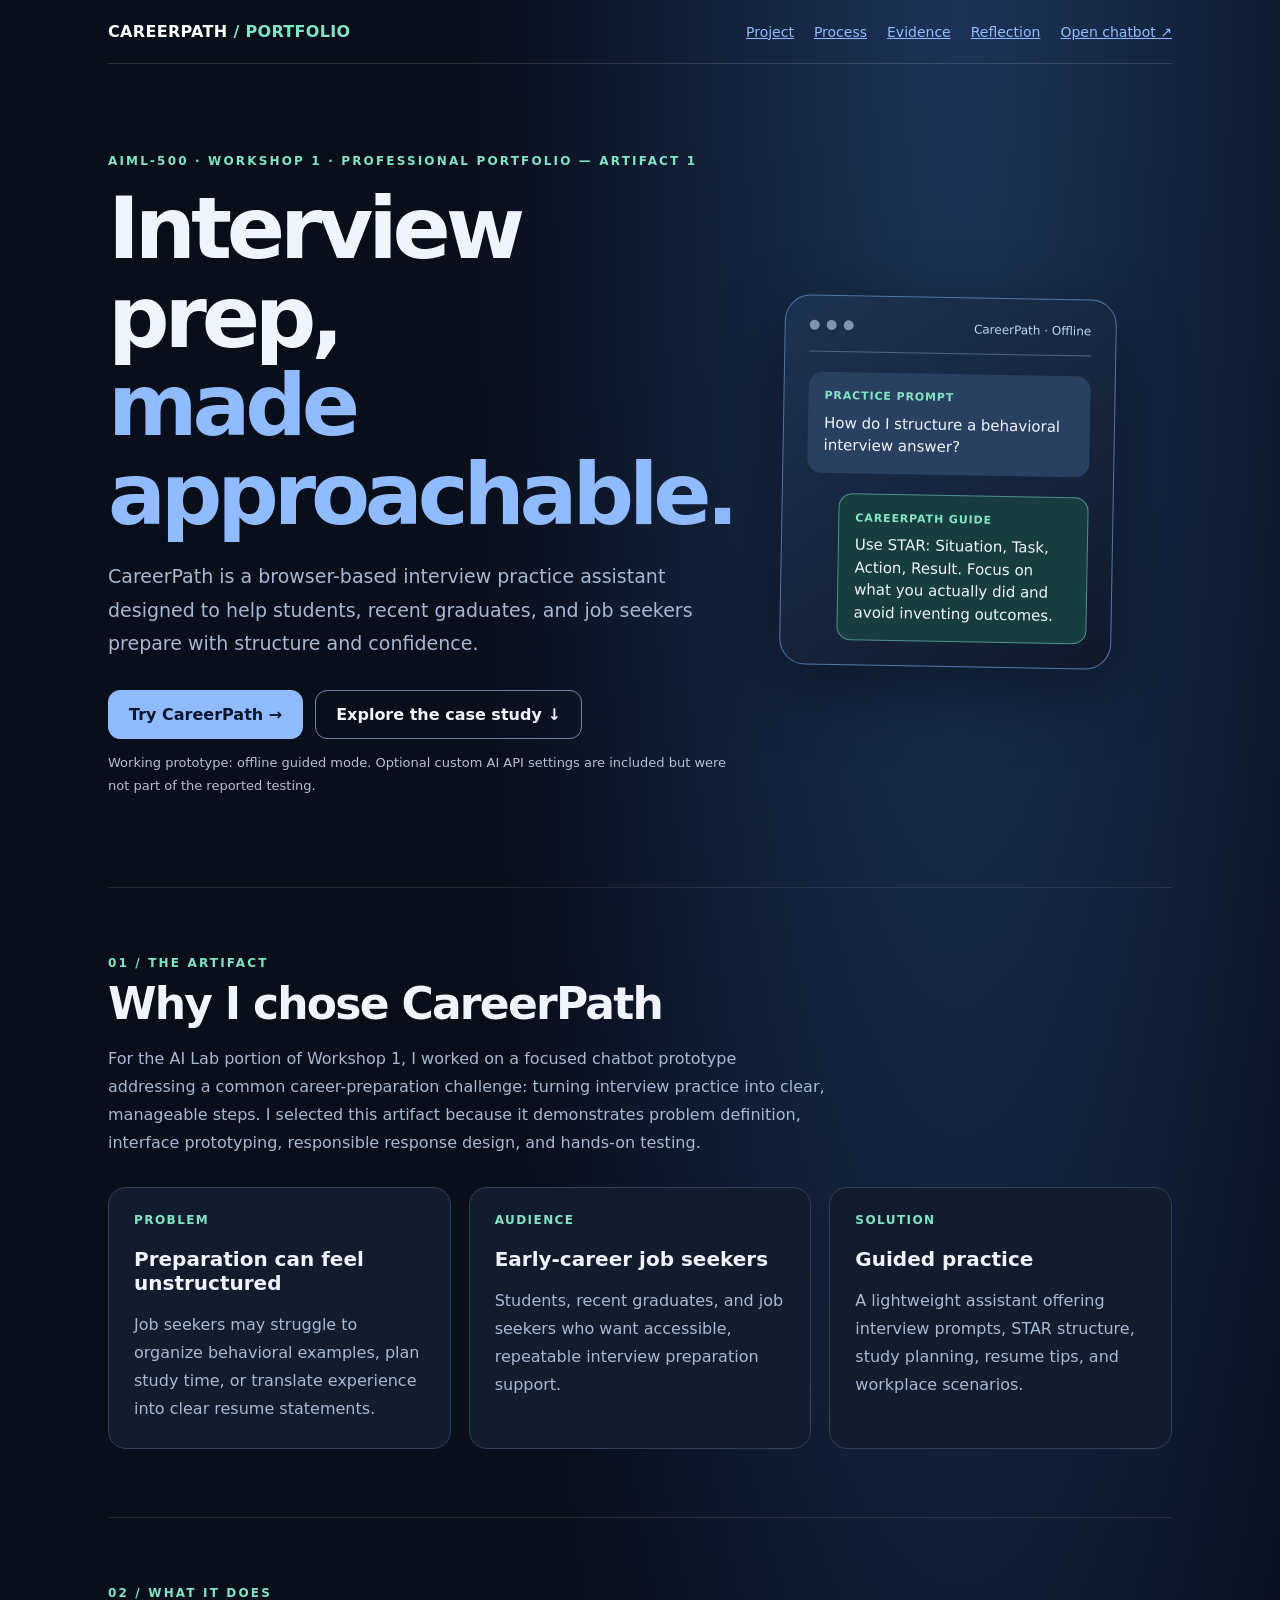
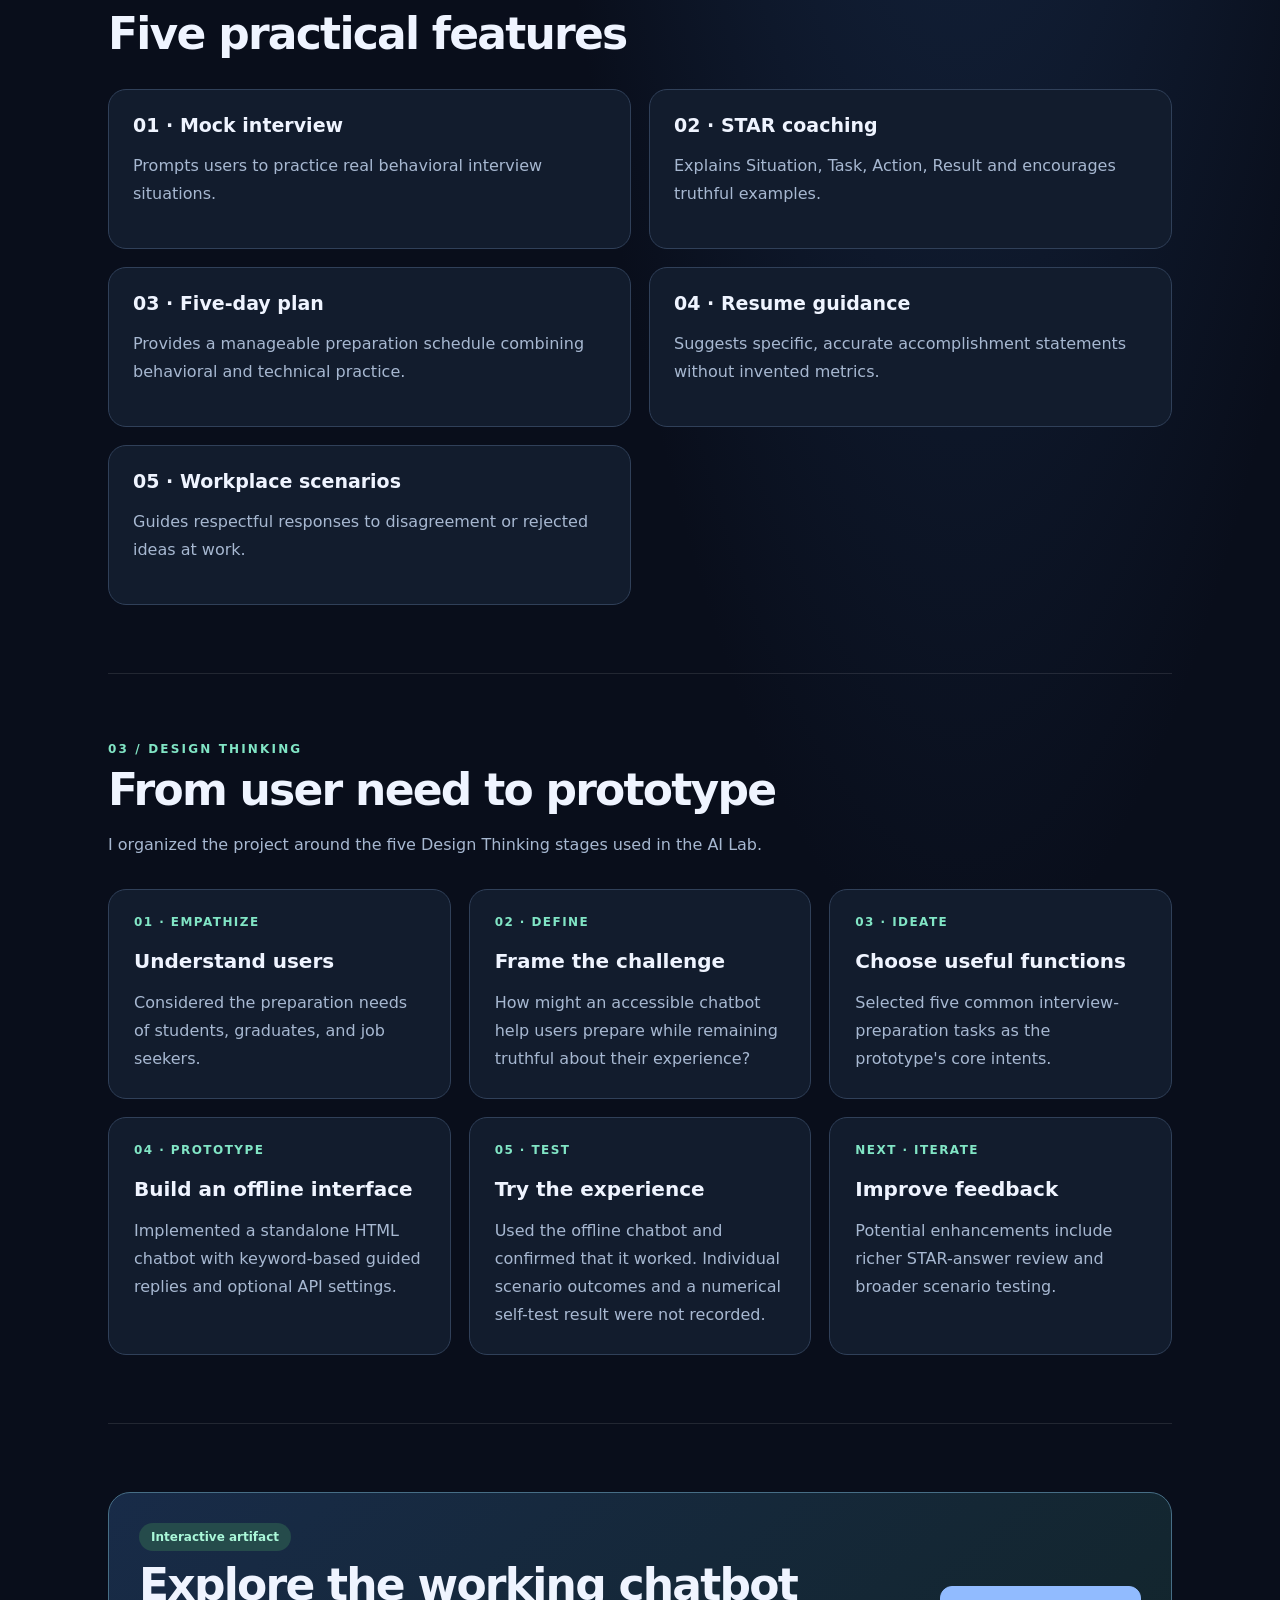
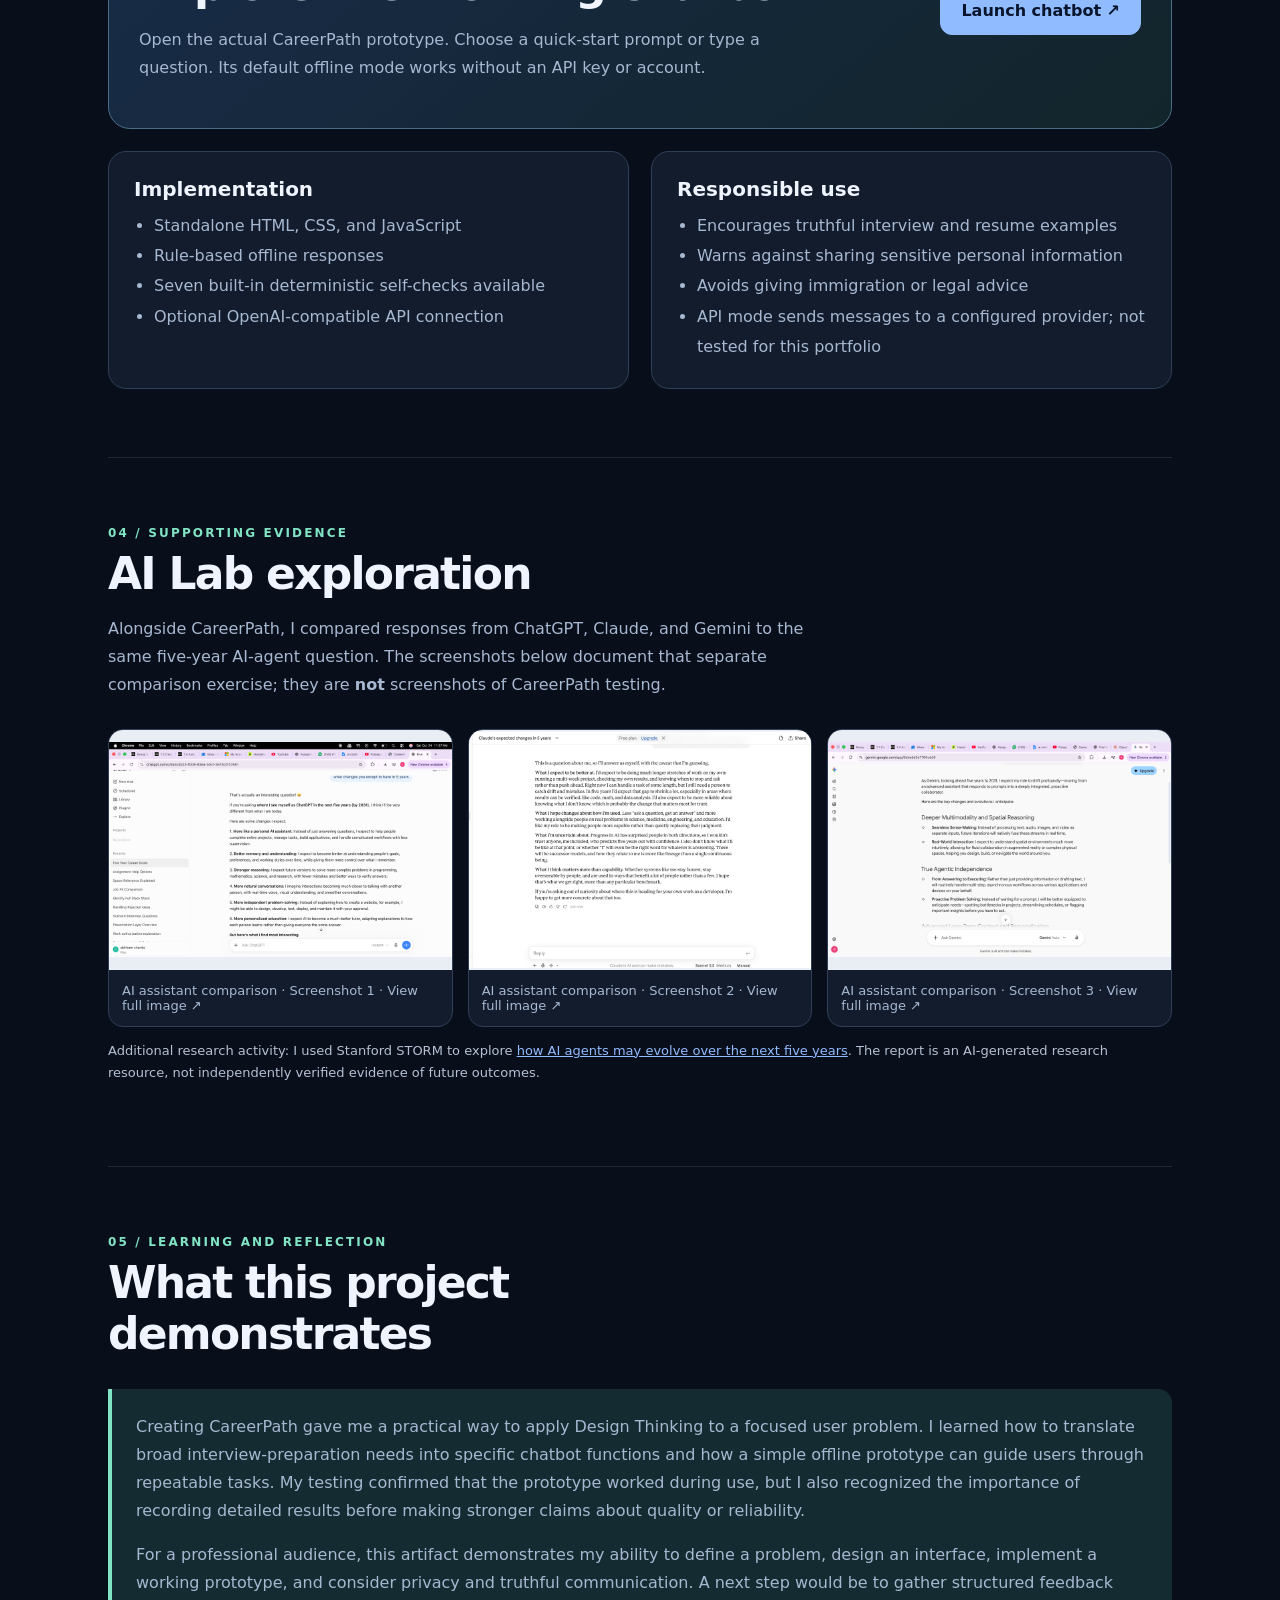
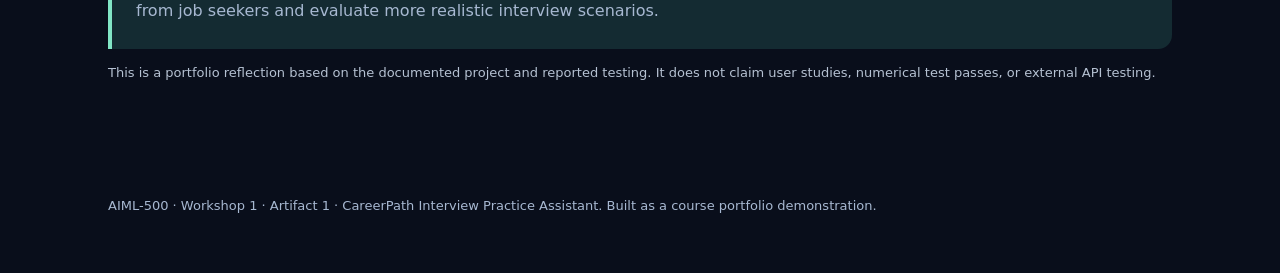
==== index.html @ ef3dc18a "Add files via upload" ====
<!doctype html>
<html lang="en"><head><meta charset="utf-8"><meta name="viewport" content="width=device-width,initial-scale=1"><meta name="description" content="CareerPath: an AIML-500 AI Lab portfolio artifact demonstrating an offline interview preparation assistant, design thinking, and responsible AI practices."><title>CareerPath | Professional Portfolio — Artifact 1</title><style>
:root{--bg:#090e1b;--panel:#121c2d;--ink:#eff4ff;--muted:#a7b8d1;--line:#304059;--accent:#91bbff;--mint:#81e5c5;--orange:#ffcc8d;font-family:Inter,ui-sans-serif,system-ui,-apple-system,Segoe UI,sans-serif;color-scheme:dark}*{box-sizing:border-box}html{scroll-behavior:smooth}body{margin:0;background:radial-gradient(ellipse at 75% 0,#1c3458 0,transparent 36%),var(--bg);color:var(--ink)}a{color:var(--accent)}a:focus-visible,button:focus-visible{outline:3px solid var(--orange);outline-offset:4px}.wrap{max-width:1120px;margin:auto;padding:0 28px}nav{display:flex;align-items:center;justify-content:space-between;gap:18px;padding:22px 0;border-bottom:1px solid #ffffff22}nav .logo{font-weight:800;letter-spacing:.02em;color:white;text-decoration:none}nav .links{display:flex;gap:20px;flex-wrap:wrap;font-size:14px}.eyebrow{font-size:12px;letter-spacing:.18em;text-transform:uppercase;color:var(--mint);font-weight:800}.hero{padding:90px 0 76px;display:grid;grid-template-columns:1.15fr .85fr;gap:48px;align-items:center}h1{font-size:clamp(48px,7vw,86px);letter-spacing:-.06em;line-height:1.03;margin:16px 0 22px}h1 span{color:var(--accent)}h2{font-size:clamp(30px,4vw,44px);letter-spacing:-.04em;margin:8px 0 16px}h3{margin:0 0 10px;font-size:20px}p{line-height:1.75;color:var(--muted)}.lead{font-size:19px;max-width:620px}.buttons{display:flex;flex-wrap:wrap;gap:12px;margin-top:30px}.btn{display:inline-flex;align-items:center;justify-content:center;text-decoration:none;padding:14px 20px;border-radius:12px;font-weight:750;background:var(--accent);color:#09152c;border:1px solid var(--accent)}.btn.secondary{background:transparent;color:var(--ink);border-color:#7385a6}.illustration{min-height:340px;border:1px solid #5276a3;border-radius:26px;background:linear-gradient(145deg,#1d3252,#11192a);padding:24px;box-shadow:0 22px 70px #0006;transform:rotate(1deg)}.mocktop{display:flex;gap:7px;border-bottom:1px solid #506582;padding-bottom:17px}.dot{width:10px;height:10px;border-radius:50%;background:#8193ae}.mockmsg{padding:16px;border-radius:14px;margin-top:20px;line-height:1.5;font-size:15px;background:#2a4061}.mockmsg.reply{background:#183d3e;border:1px solid #4e908b;margin-left:32px}.tag{font-size:11px;letter-spacing:.08em;text-transform:uppercase;color:var(--mint);font-weight:800;margin-bottom:7px}section{padding:68px 0;border-top:1px solid #ffffff1a}.section-head{max-width:720px;margin-bottom:30px}.grid{display:grid;grid-template-columns:repeat(3,1fr);gap:18px}.card{background:var(--panel);border:1px solid var(--line);border-radius:18px;padding:25px}.card p{margin-bottom:0}.number{font-size:12px;font-weight:800;color:var(--mint);letter-spacing:.12em;margin-bottom:20px}.featuregrid{display:grid;grid-template-columns:repeat(2,1fr);gap:18px}.feature{border:1px solid var(--line);border-radius:18px;padding:24px;background:#121c2d}.feature strong{font-size:19px}.pill{display:inline-block;background:#254b4b;color:#aaf8d9;padding:7px 12px;border-radius:999px;font-size:12px;font-weight:700}.demo{background:linear-gradient(140deg,#182b48,#12252b);border:1px solid #476e86;border-radius:22px;padding:30px;display:flex;gap:20px;align-items:center;justify-content:space-between}.demo p{max-width:660px}.details{display:grid;grid-template-columns:1fr 1fr;gap:22px}.facts{margin:0;padding-left:20px;line-height:1.9;color:var(--muted)}.evidence{display:grid;grid-template-columns:repeat(3,1fr);gap:15px}.evidence figure{margin:0;border:1px solid var(--line);border-radius:15px;overflow:hidden;background:var(--panel)}.evidence img{width:100%;height:240px;object-fit:contain;background:#e9edf4;display:block}.evidence figcaption{font-size:13px;color:var(--muted);padding:13px}.quote{border-left:4px solid var(--mint);padding:8px 24px;background:#142b32;border-radius:0 14px 14px 0}.note{font-size:13px;color:#b5c1d2}.foot{padding:32px 0 60px;color:var(--muted);font-size:13px} @media(max-width:800px){.hero{grid-template-columns:1fr;padding:56px 0}.grid,.evidence{grid-template-columns:1fr 1fr}.details{grid-template-columns:1fr}.illustration{min-height:250px}}@media(max-width:550px){.wrap{padding:0 18px}.grid,.featuregrid,.evidence{grid-template-columns:1fr}nav{align-items:flex-start;flex-direction:column}.demo{flex-direction:column;align-items:flex-start}section{padding:48px 0}.evidence img{height:300px}}
</style></head><body><div class="wrap"><nav><a class="logo" href="#top">CAREERPATH <span style="color:var(--mint)">/ PORTFOLIO</span></a><div class="links"><a href="#project">Project</a><a href="#process">Process</a><a href="#evidence">Evidence</a><a href="#reflection">Reflection</a><a href="careerpath.html">Open chatbot ↗</a></div></nav><main id="top"><div class="hero"><div><div class="eyebrow">AIML-500 · Workshop 1 · Professional Portfolio — Artifact 1</div><h1>Interview prep,<br><span>made approachable.</span></h1><p class="lead">CareerPath is a browser-based interview practice assistant designed to help students, recent graduates, and job seekers prepare with structure and confidence.</p><div class="buttons"><a class="btn" href="careerpath.html">Try CareerPath →</a><a class="btn secondary" href="#project">Explore the case study ↓</a></div><p class="note">Working prototype: offline guided mode. Optional custom AI API settings are included but were not part of the reported testing.</p></div><div class="illustration" role="img" aria-label="Illustrative chat exchange demonstrating CareerPath's STAR coaching"><div class="mocktop"><span class="dot"></span><span class="dot"></span><span class="dot"></span><span style="margin-left:auto;color:#bcd3f6;font-size:12px">CareerPath · Offline</span></div><div class="mockmsg"><div class="tag">Practice prompt</div>How do I structure a behavioral interview answer?</div><div class="mockmsg reply"><div class="tag">CareerPath guide</div>Use STAR: Situation, Task, Action, Result. Focus on what you actually did and avoid inventing outcomes.</div></div></div>
<section id="project"><div class="section-head"><div class="eyebrow">01 / The artifact</div><h2>Why I chose CareerPath</h2><p>For the AI Lab portion of Workshop 1, I worked on a focused chatbot prototype addressing a common career-preparation challenge: turning interview practice into clear, manageable steps. I selected this artifact because it demonstrates problem definition, interface prototyping, responsible response design, and hands-on testing.</p></div><div class="grid"><div class="card"><div class="number">PROBLEM</div><h3>Preparation can feel unstructured</h3><p>Job seekers may struggle to organize behavioral examples, plan study time, or translate experience into clear resume statements.</p></div><div class="card"><div class="number">AUDIENCE</div><h3>Early-career job seekers</h3><p>Students, recent graduates, and job seekers who want accessible, repeatable interview preparation support.</p></div><div class="card"><div class="number">SOLUTION</div><h3>Guided practice</h3><p>A lightweight assistant offering interview prompts, STAR structure, study planning, resume tips, and workplace scenarios.</p></div></div></section>
<section><div class="section-head"><div class="eyebrow">02 / What it does</div><h2>Five practical features</h2></div><div class="featuregrid"><div class="feature"><strong>01 · Mock interview</strong><p>Prompts users to practice real behavioral interview situations.</p></div><div class="feature"><strong>02 · STAR coaching</strong><p>Explains Situation, Task, Action, Result and encourages truthful examples.</p></div><div class="feature"><strong>03 · Five-day plan</strong><p>Provides a manageable preparation schedule combining behavioral and technical practice.</p></div><div class="feature"><strong>04 · Resume guidance</strong><p>Suggests specific, accurate accomplishment statements without invented metrics.</p></div><div class="feature"><strong>05 · Workplace scenarios</strong><p>Guides respectful responses to disagreement or rejected ideas at work.</p></div></div></section>
<section id="process"><div class="section-head"><div class="eyebrow">03 / Design Thinking</div><h2>From user need to prototype</h2><p>I organized the project around the five Design Thinking stages used in the AI Lab.</p></div><div class="grid"><div class="card"><div class="number">01 · EMPATHIZE</div><h3>Understand users</h3><p>Considered the preparation needs of students, graduates, and job seekers.</p></div><div class="card"><div class="number">02 · DEFINE</div><h3>Frame the challenge</h3><p>How might an accessible chatbot help users prepare while remaining truthful about their experience?</p></div><div class="card"><div class="number">03 · IDEATE</div><h3>Choose useful functions</h3><p>Selected five common interview-preparation tasks as the prototype's core intents.</p></div><div class="card"><div class="number">04 · PROTOTYPE</div><h3>Build an offline interface</h3><p>Implemented a standalone HTML chatbot with keyword-based guided replies and optional API settings.</p></div><div class="card"><div class="number">05 · TEST</div><h3>Try the experience</h3><p>Used the offline chatbot and confirmed that it worked. Individual scenario outcomes and a numerical self-test result were not recorded.</p></div><div class="card"><div class="number">NEXT · ITERATE</div><h3>Improve feedback</h3><p>Potential enhancements include richer STAR-answer review and broader scenario testing.</p></div></div></section>
<section id="demo"><div class="demo"><div><span class="pill">Interactive artifact</span><h2>Explore the working chatbot</h2><p>Open the actual CareerPath prototype. Choose a quick-start prompt or type a question. Its default offline mode works without an API key or account.</p></div><a class="btn" href="careerpath.html">Launch chatbot ↗</a></div><div class="details" style="margin-top:22px"><div class="card"><h3>Implementation</h3><ul class="facts"><li>Standalone HTML, CSS, and JavaScript</li><li>Rule-based offline responses</li><li>Seven built-in deterministic self-checks available</li><li>Optional OpenAI-compatible API connection</li></ul></div><div class="card"><h3>Responsible use</h3><ul class="facts"><li>Encourages truthful interview and resume examples</li><li>Warns against sharing sensitive personal information</li><li>Avoids giving immigration or legal advice</li><li>API mode sends messages to a configured provider; not tested for this portfolio</li></ul></div></div></section>
<section id="evidence"><div class="section-head"><div class="eyebrow">04 / Supporting evidence</div><h2>AI Lab exploration</h2><p>Alongside CareerPath, I compared responses from ChatGPT, Claude, and Gemini to the same five-year AI-agent question. The screenshots below document that separate comparison exercise; they are <strong>not</strong> screenshots of CareerPath testing.</p></div><div class="evidence"><figure><a href="assets/ai-comparison-1.png" target="_blank" rel="noopener"><img src="assets/ai-comparison-1.png" alt="Screenshot from the Workshop 1 AI assistant comparison, evidence image 1" loading="lazy"></a><figcaption>AI assistant comparison · Screenshot 1 · View full image ↗</figcaption></figure><figure><a href="assets/ai-comparison-2.png" target="_blank" rel="noopener"><img src="assets/ai-comparison-2.png" alt="Screenshot from the Workshop 1 AI assistant comparison, evidence image 2" loading="lazy"></a><figcaption>AI assistant comparison · Screenshot 2 · View full image ↗</figcaption></figure><figure><a href="assets/ai-comparison-3.png" target="_blank" rel="noopener"><img src="assets/ai-comparison-3.png" alt="Screenshot from the Workshop 1 AI assistant comparison, evidence image 3" loading="lazy"></a><figcaption>AI assistant comparison · Screenshot 3 · View full image ↗</figcaption></figure></div><p class="note">Additional research activity: I used Stanford STORM to explore <a href="https://storm.genie.stanford.edu/article/1654771" target="_blank" rel="noopener">how AI agents may evolve over the next five years</a>. The report is an AI-generated research resource, not independently verified evidence of future outcomes.</p></section>
<section id="reflection"><div class="section-head"><div class="eyebrow">05 / Learning and reflection</div><h2>What this project demonstrates</h2></div><div class="quote"><p>Creating CareerPath gave me a practical way to apply Design Thinking to a focused user problem. I learned how to translate broad interview-preparation needs into specific chatbot functions and how a simple offline prototype can guide users through repeatable tasks. My testing confirmed that the prototype worked during use, but I also recognized the importance of recording detailed results before making stronger claims about quality or reliability.</p><p>For a professional audience, this artifact demonstrates my ability to define a problem, design an interface, implement a working prototype, and consider privacy and truthful communication. A next step would be to gather structured feedback from job seekers and evaluate more realistic interview scenarios.</p></div><p class="note">This is a portfolio reflection based on the documented project and reported testing. It does not claim user studies, numerical test passes, or external API testing.</p></section></main><footer class="foot">AIML-500 · Workshop 1 · Artifact 1 · CareerPath Interview Practice Assistant. Built as a course portfolio demonstration.</footer></div></body></html>
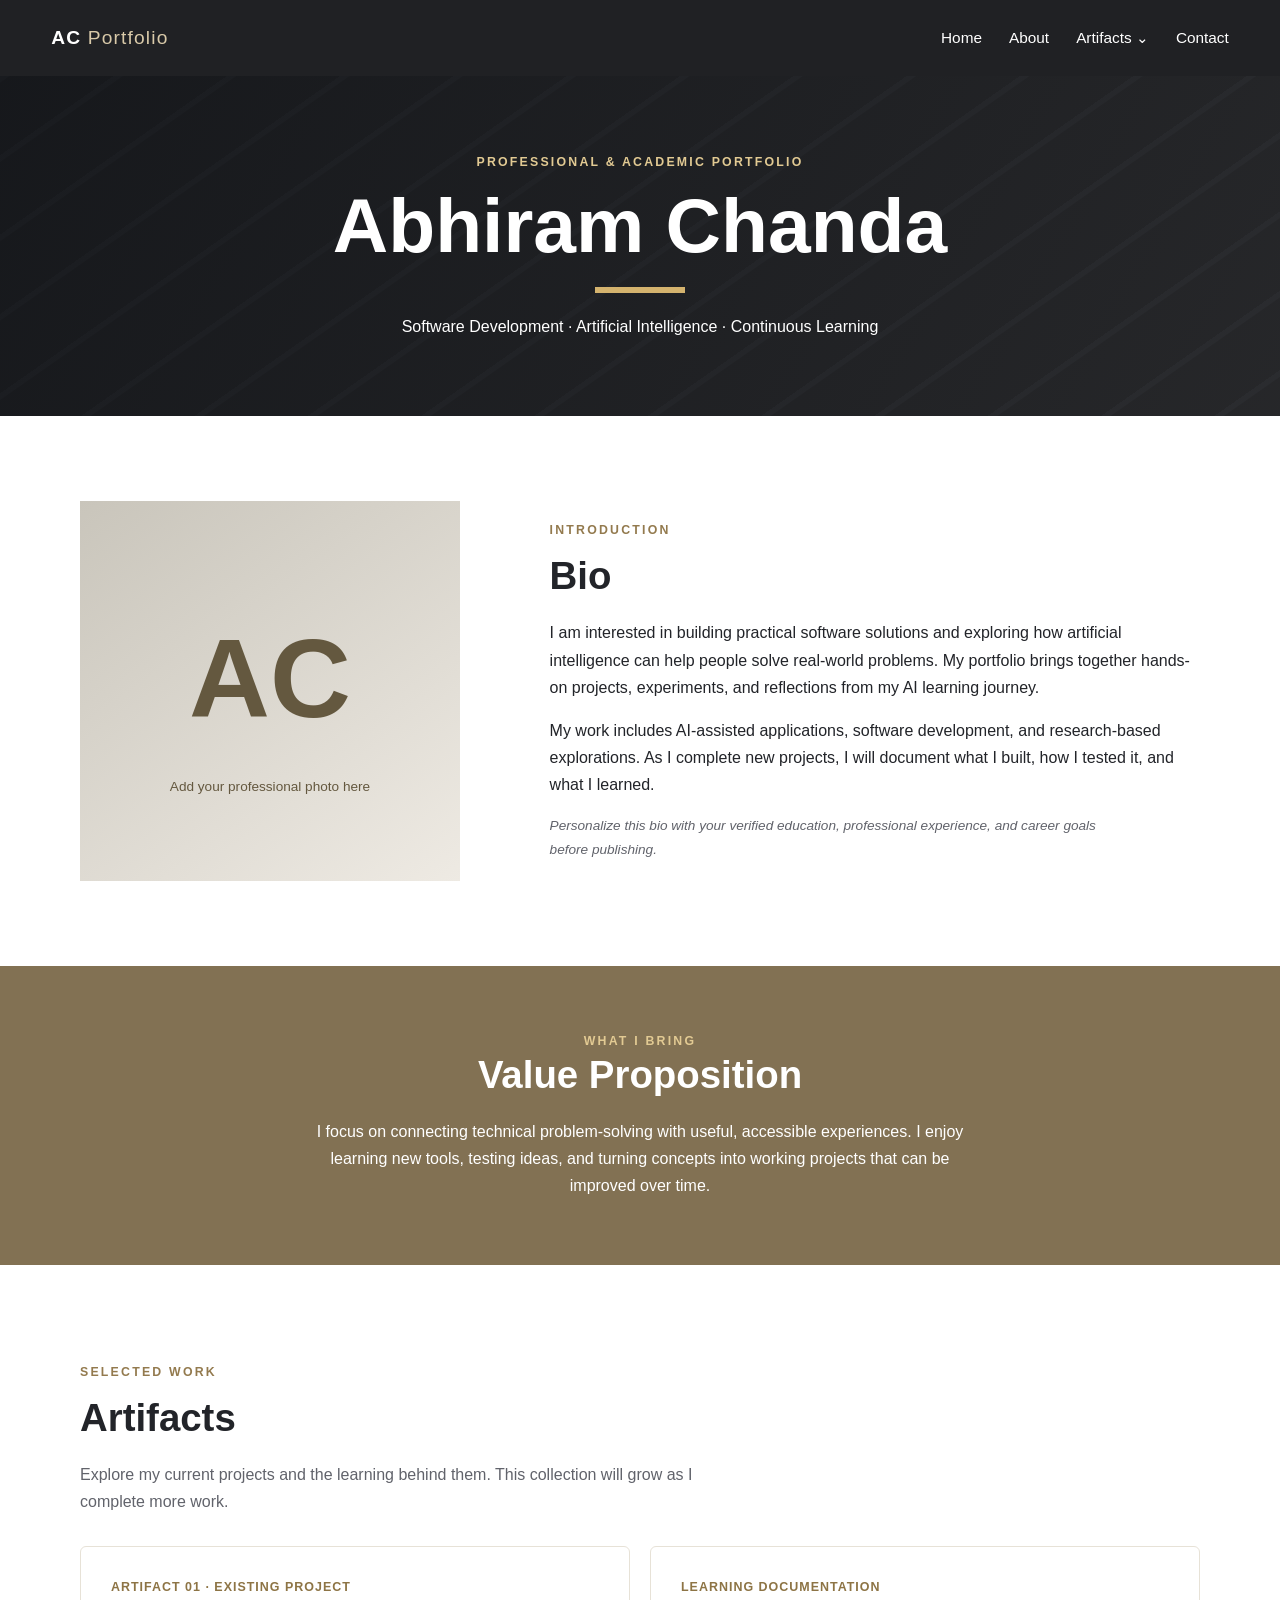
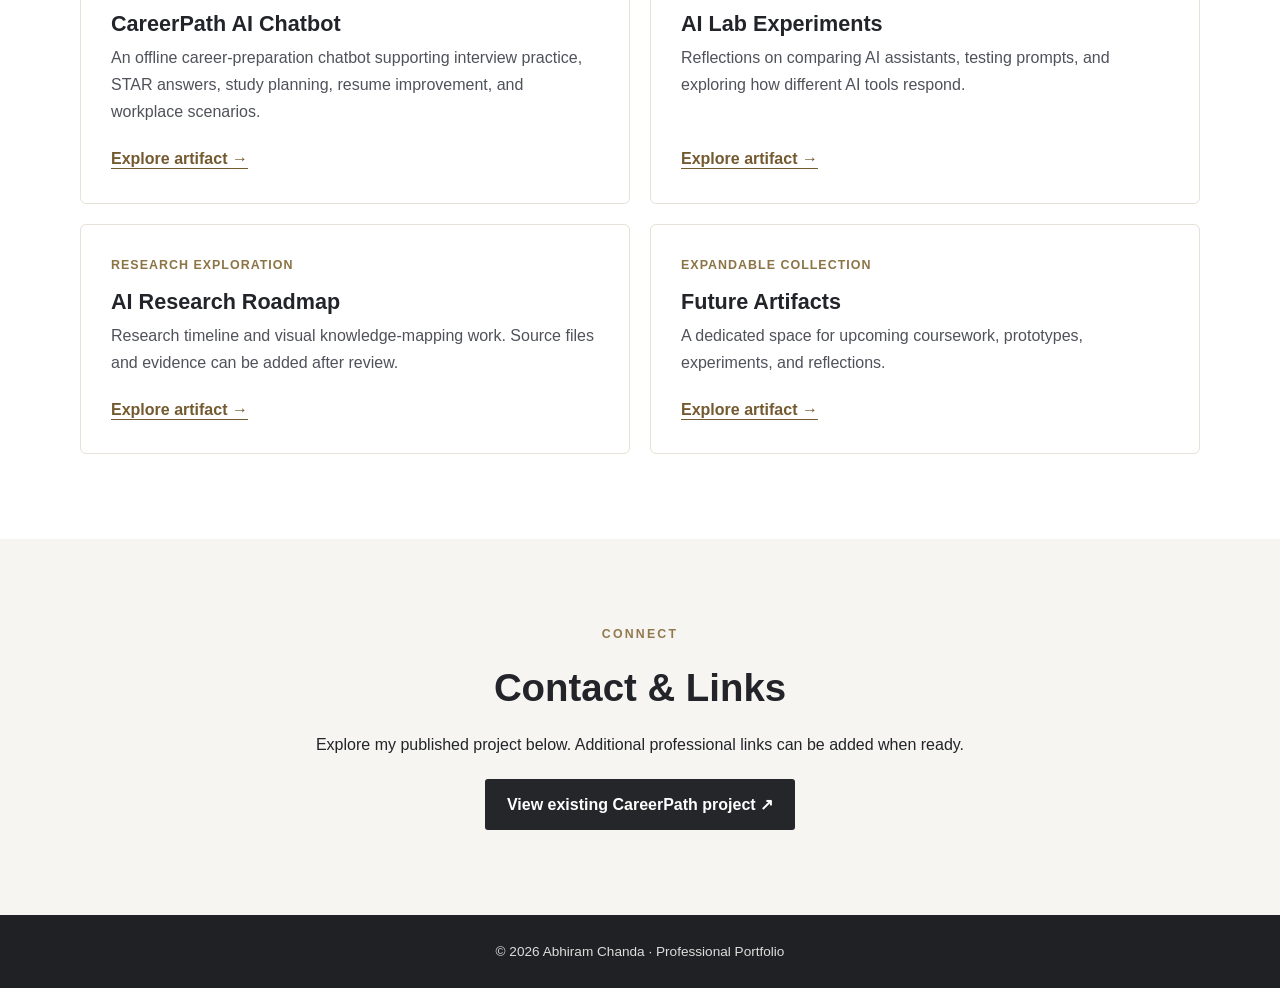
==== commit b71a94bc: "Add files via upload" ====
--- a/index.html
+++ b/index.html
@@ -1,10 +1,8 @@
-<!doctype html>
-<html lang="en"><head><meta charset="utf-8"><meta name="viewport" content="width=device-width,initial-scale=1"><meta name="description" content="CareerPath: an AIML-500 AI Lab portfolio artifact demonstrating an offline interview preparation assistant, design thinking, and responsible AI practices."><title>CareerPath | Professional Portfolio — Artifact 1</title><style>
-:root{--bg:#090e1b;--panel:#121c2d;--ink:#eff4ff;--muted:#a7b8d1;--line:#304059;--accent:#91bbff;--mint:#81e5c5;--orange:#ffcc8d;font-family:Inter,ui-sans-serif,system-ui,-apple-system,Segoe UI,sans-serif;color-scheme:dark}*{box-sizing:border-box}html{scroll-behavior:smooth}body{margin:0;background:radial-gradient(ellipse at 75% 0,#1c3458 0,transparent 36%),var(--bg);color:var(--ink)}a{color:var(--accent)}a:focus-visible,button:focus-visible{outline:3px solid var(--orange);outline-offset:4px}.wrap{max-width:1120px;margin:auto;padding:0 28px}nav{display:flex;align-items:center;justify-content:space-between;gap:18px;padding:22px 0;border-bottom:1px solid #ffffff22}nav .logo{font-weight:800;letter-spacing:.02em;color:white;text-decoration:none}nav .links{display:flex;gap:20px;flex-wrap:wrap;font-size:14px}.eyebrow{font-size:12px;letter-spacing:.18em;text-transform:uppercase;color:var(--mint);font-weight:800}.hero{padding:90px 0 76px;display:grid;grid-template-columns:1.15fr .85fr;gap:48px;align-items:center}h1{font-size:clamp(48px,7vw,86px);letter-spacing:-.06em;line-height:1.03;margin:16px 0 22px}h1 span{color:var(--accent)}h2{font-size:clamp(30px,4vw,44px);letter-spacing:-.04em;margin:8px 0 16px}h3{margin:0 0 10px;font-size:20px}p{line-height:1.75;color:var(--muted)}.lead{font-size:19px;max-width:620px}.buttons{display:flex;flex-wrap:wrap;gap:12px;margin-top:30px}.btn{display:inline-flex;align-items:center;justify-content:center;text-decoration:none;padding:14px 20px;border-radius:12px;font-weight:750;background:var(--accent);color:#09152c;border:1px solid var(--accent)}.btn.secondary{background:transparent;color:var(--ink);border-color:#7385a6}.illustration{min-height:340px;border:1px solid #5276a3;border-radius:26px;background:linear-gradient(145deg,#1d3252,#11192a);padding:24px;box-shadow:0 22px 70px #0006;transform:rotate(1deg)}.mocktop{display:flex;gap:7px;border-bottom:1px solid #506582;padding-bottom:17px}.dot{width:10px;height:10px;border-radius:50%;background:#8193ae}.mockmsg{padding:16px;border-radius:14px;margin-top:20px;line-height:1.5;font-size:15px;background:#2a4061}.mockmsg.reply{background:#183d3e;border:1px solid #4e908b;margin-left:32px}.tag{font-size:11px;letter-spacing:.08em;text-transform:uppercase;color:var(--mint);font-weight:800;margin-bottom:7px}section{padding:68px 0;border-top:1px solid #ffffff1a}.section-head{max-width:720px;margin-bottom:30px}.grid{display:grid;grid-template-columns:repeat(3,1fr);gap:18px}.card{background:var(--panel);border:1px solid var(--line);border-radius:18px;padding:25px}.card p{margin-bottom:0}.number{font-size:12px;font-weight:800;color:var(--mint);letter-spacing:.12em;margin-bottom:20px}.featuregrid{display:grid;grid-template-columns:repeat(2,1fr);gap:18px}.feature{border:1px solid var(--line);border-radius:18px;padding:24px;background:#121c2d}.feature strong{font-size:19px}.pill{display:inline-block;background:#254b4b;color:#aaf8d9;padding:7px 12px;border-radius:999px;font-size:12px;font-weight:700}.demo{background:linear-gradient(140deg,#182b48,#12252b);border:1px solid #476e86;border-radius:22px;padding:30px;display:flex;gap:20px;align-items:center;justify-content:space-between}.demo p{max-width:660px}.details{display:grid;grid-template-columns:1fr 1fr;gap:22px}.facts{margin:0;padding-left:20px;line-height:1.9;color:var(--muted)}.evidence{display:grid;grid-template-columns:repeat(3,1fr);gap:15px}.evidence figure{margin:0;border:1px solid var(--line);border-radius:15px;overflow:hidden;background:var(--panel)}.evidence img{width:100%;height:240px;object-fit:contain;background:#e9edf4;display:block}.evidence figcaption{font-size:13px;color:var(--muted);padding:13px}.quote{border-left:4px solid var(--mint);padding:8px 24px;background:#142b32;border-radius:0 14px 14px 0}.note{font-size:13px;color:#b5c1d2}.foot{padding:32px 0 60px;color:var(--muted);font-size:13px} @media(max-width:800px){.hero{grid-template-columns:1fr;padding:56px 0}.grid,.evidence{grid-template-columns:1fr 1fr}.details{grid-template-columns:1fr}.illustration{min-height:250px}}@media(max-width:550px){.wrap{padding:0 18px}.grid,.featuregrid,.evidence{grid-template-columns:1fr}nav{align-items:flex-start;flex-direction:column}.demo{flex-direction:column;align-items:flex-start}section{padding:48px 0}.evidence img{height:300px}}
-</style></head><body><div class="wrap"><nav><a class="logo" href="#top">CAREERPATH <span style="color:var(--mint)">/ PORTFOLIO</span></a><div class="links"><a href="#project">Project</a><a href="#process">Process</a><a href="#evidence">Evidence</a><a href="#reflection">Reflection</a><a href="careerpath.html">Open chatbot ↗</a></div></nav><main id="top"><div class="hero"><div><div class="eyebrow">AIML-500 · Workshop 1 · Professional Portfolio — Artifact 1</div><h1>Interview prep,<br><span>made approachable.</span></h1><p class="lead">CareerPath is a browser-based interview practice assistant designed to help students, recent graduates, and job seekers prepare with structure and confidence.</p><div class="buttons"><a class="btn" href="careerpath.html">Try CareerPath →</a><a class="btn secondary" href="#project">Explore the case study ↓</a></div><p class="note">Working prototype: offline guided mode. Optional custom AI API settings are included but were not part of the reported testing.</p></div><div class="illustration" role="img" aria-label="Illustrative chat exchange demonstrating CareerPath's STAR coaching"><div class="mocktop"><span class="dot"></span><span class="dot"></span><span class="dot"></span><span style="margin-left:auto;color:#bcd3f6;font-size:12px">CareerPath · Offline</span></div><div class="mockmsg"><div class="tag">Practice prompt</div>How do I structure a behavioral interview answer?</div><div class="mockmsg reply"><div class="tag">CareerPath guide</div>Use STAR: Situation, Task, Action, Result. Focus on what you actually did and avoid inventing outcomes.</div></div></div>
-<section id="project"><div class="section-head"><div class="eyebrow">01 / The artifact</div><h2>Why I chose CareerPath</h2><p>For the AI Lab portion of Workshop 1, I worked on a focused chatbot prototype addressing a common career-preparation challenge: turning interview practice into clear, manageable steps. I selected this artifact because it demonstrates problem definition, interface prototyping, responsible response design, and hands-on testing.</p></div><div class="grid"><div class="card"><div class="number">PROBLEM</div><h3>Preparation can feel unstructured</h3><p>Job seekers may struggle to organize behavioral examples, plan study time, or translate experience into clear resume statements.</p></div><div class="card"><div class="number">AUDIENCE</div><h3>Early-career job seekers</h3><p>Students, recent graduates, and job seekers who want accessible, repeatable interview preparation support.</p></div><div class="card"><div class="number">SOLUTION</div><h3>Guided practice</h3><p>A lightweight assistant offering interview prompts, STAR structure, study planning, resume tips, and workplace scenarios.</p></div></div></section>
-<section><div class="section-head"><div class="eyebrow">02 / What it does</div><h2>Five practical features</h2></div><div class="featuregrid"><div class="feature"><strong>01 · Mock interview</strong><p>Prompts users to practice real behavioral interview situations.</p></div><div class="feature"><strong>02 · STAR coaching</strong><p>Explains Situation, Task, Action, Result and encourages truthful examples.</p></div><div class="feature"><strong>03 · Five-day plan</strong><p>Provides a manageable preparation schedule combining behavioral and technical practice.</p></div><div class="feature"><strong>04 · Resume guidance</strong><p>Suggests specific, accurate accomplishment statements without invented metrics.</p></div><div class="feature"><strong>05 · Workplace scenarios</strong><p>Guides respectful responses to disagreement or rejected ideas at work.</p></div></div></section>
-<section id="process"><div class="section-head"><div class="eyebrow">03 / Design Thinking</div><h2>From user need to prototype</h2><p>I organized the project around the five Design Thinking stages used in the AI Lab.</p></div><div class="grid"><div class="card"><div class="number">01 · EMPATHIZE</div><h3>Understand users</h3><p>Considered the preparation needs of students, graduates, and job seekers.</p></div><div class="card"><div class="number">02 · DEFINE</div><h3>Frame the challenge</h3><p>How might an accessible chatbot help users prepare while remaining truthful about their experience?</p></div><div class="card"><div class="number">03 · IDEATE</div><h3>Choose useful functions</h3><p>Selected five common interview-preparation tasks as the prototype's core intents.</p></div><div class="card"><div class="number">04 · PROTOTYPE</div><h3>Build an offline interface</h3><p>Implemented a standalone HTML chatbot with keyword-based guided replies and optional API settings.</p></div><div class="card"><div class="number">05 · TEST</div><h3>Try the experience</h3><p>Used the offline chatbot and confirmed that it worked. Individual scenario outcomes and a numerical self-test result were not recorded.</p></div><div class="card"><div class="number">NEXT · ITERATE</div><h3>Improve feedback</h3><p>Potential enhancements include richer STAR-answer review and broader scenario testing.</p></div></div></section>
-<section id="demo"><div class="demo"><div><span class="pill">Interactive artifact</span><h2>Explore the working chatbot</h2><p>Open the actual CareerPath prototype. Choose a quick-start prompt or type a question. Its default offline mode works without an API key or account.</p></div><a class="btn" href="careerpath.html">Launch chatbot ↗</a></div><div class="details" style="margin-top:22px"><div class="card"><h3>Implementation</h3><ul class="facts"><li>Standalone HTML, CSS, and JavaScript</li><li>Rule-based offline responses</li><li>Seven built-in deterministic self-checks available</li><li>Optional OpenAI-compatible API connection</li></ul></div><div class="card"><h3>Responsible use</h3><ul class="facts"><li>Encourages truthful interview and resume examples</li><li>Warns against sharing sensitive personal information</li><li>Avoids giving immigration or legal advice</li><li>API mode sends messages to a configured provider; not tested for this portfolio</li></ul></div></div></section>
-<section id="evidence"><div class="section-head"><div class="eyebrow">04 / Supporting evidence</div><h2>AI Lab exploration</h2><p>Alongside CareerPath, I compared responses from ChatGPT, Claude, and Gemini to the same five-year AI-agent question. The screenshots below document that separate comparison exercise; they are <strong>not</strong> screenshots of CareerPath testing.</p></div><div class="evidence"><figure><a href="assets/ai-comparison-1.png" target="_blank" rel="noopener"><img src="assets/ai-comparison-1.png" alt="Screenshot from the Workshop 1 AI assistant comparison, evidence image 1" loading="lazy"></a><figcaption>AI assistant comparison · Screenshot 1 · View full image ↗</figcaption></figure><figure><a href="assets/ai-comparison-2.png" target="_blank" rel="noopener"><img src="assets/ai-comparison-2.png" alt="Screenshot from the Workshop 1 AI assistant comparison, evidence image 2" loading="lazy"></a><figcaption>AI assistant comparison · Screenshot 2 · View full image ↗</figcaption></figure><figure><a href="assets/ai-comparison-3.png" target="_blank" rel="noopener"><img src="assets/ai-comparison-3.png" alt="Screenshot from the Workshop 1 AI assistant comparison, evidence image 3" loading="lazy"></a><figcaption>AI assistant comparison · Screenshot 3 · View full image ↗</figcaption></figure></div><p class="note">Additional research activity: I used Stanford STORM to explore <a href="https://storm.genie.stanford.edu/article/1654771" target="_blank" rel="noopener">how AI agents may evolve over the next five years</a>. The report is an AI-generated research resource, not independently verified evidence of future outcomes.</p></section>
-<section id="reflection"><div class="section-head"><div class="eyebrow">05 / Learning and reflection</div><h2>What this project demonstrates</h2></div><div class="quote"><p>Creating CareerPath gave me a practical way to apply Design Thinking to a focused user problem. I learned how to translate broad interview-preparation needs into specific chatbot functions and how a simple offline prototype can guide users through repeatable tasks. My testing confirmed that the prototype worked during use, but I also recognized the importance of recording detailed results before making stronger claims about quality or reliability.</p><p>For a professional audience, this artifact demonstrates my ability to define a problem, design an interface, implement a working prototype, and consider privacy and truthful communication. A next step would be to gather structured feedback from job seekers and evaluate more realistic interview scenarios.</p></div><p class="note">This is a portfolio reflection based on the documented project and reported testing. It does not claim user studies, numerical test passes, or external API testing.</p></section></main><footer class="foot">AIML-500 · Workshop 1 · Artifact 1 · CareerPath Interview Practice Assistant. Built as a course portfolio demonstration.</footer></div></body></html>
+<!DOCTYPE html>
+<html lang="en"><head><meta charset="utf-8"><meta name="viewport" content="width=device-width, initial-scale=1"><meta name="description" content="Abhiram Chanda's professional portfolio: software development, artificial intelligence, and project artifacts."><title>Abhiram Chanda | Professional Portfolio</title><link rel="stylesheet" href="style.css"></head>
+<body><a class="skip" href="#main">Skip to content</a><header class="site-header"><a class="brand" href="index.html">AC <span>Portfolio</span></a><button class="menu-toggle" type="button" aria-controls="nav" aria-expanded="false">☰ <span class="sr-only">Toggle menu</span></button><nav id="nav" aria-label="Main navigation"><a href="index.html" aria-current="page">Home</a><a href="#about">About</a><div class="dropdown"><button type="button" class="dropdown-toggle" aria-expanded="false" aria-controls="artifact-menu">Artifacts <span aria-hidden="true">⌄</span></button><div id="artifact-menu" class="dropdown-menu"><a href="artifacts/careerpath.html">CareerPath AI Chatbot</a><a href="artifacts/ai-lab.html">AI Lab Experiments</a><a href="artifacts/research.html">AI Research Roadmap</a><a href="artifacts/future.html">Future Artifacts</a></div></div><a href="#contact">Contact</a></nav></header>
+<main id="main"><section class="hero"><div class="hero-inner"><p class="eyebrow">Professional & Academic Portfolio</p><h1>Abhiram Chanda</h1><div class="gold-line"></div><p>Software Development · Artificial Intelligence · Continuous Learning</p></div></section>
+<section id="about" class="section two-col"><div class="portrait" role="img" aria-label="Placeholder for a professional portrait"><span>AC</span><small>Add your professional photo here</small></div><div><p class="section-label">Introduction</p><h2>Bio</h2><p>I am interested in building practical software solutions and exploring how artificial intelligence can help people solve real-world problems. My portfolio brings together hands-on projects, experiments, and reflections from my AI learning journey.</p><p>My work includes AI-assisted applications, software development, and research-based explorations. As I complete new projects, I will document what I built, how I tested it, and what I learned.</p><p class="muted">Personalize this bio with your verified education, professional experience, and career goals before publishing.</p></div></section>
+<section class="value"><div class="section narrow"><p class="section-label light">What I bring</p><h2>Value Proposition</h2><p>I focus on connecting technical problem-solving with useful, accessible experiences. I enjoy learning new tools, testing ideas, and turning concepts into working projects that can be improved over time.</p></div></section>
+<section id="artifacts" class="section"><p class="section-label">Selected Work</p><h2>Artifacts</h2><p class="intro">Explore my current projects and the learning behind them. This collection will grow as I complete more work.</p><div class="cards"><article class="card"><span class="card-tag">Artifact 01 · Existing project</span><h3>CareerPath AI Chatbot</h3><p>An offline career-preparation chatbot supporting interview practice, STAR answers, study planning, resume improvement, and workplace scenarios.</p><a href="artifacts/careerpath.html">Explore artifact <span aria-hidden="true">→</span></a></article><article class="card"><span class="card-tag">Learning documentation</span><h3>AI Lab Experiments</h3><p>Reflections on comparing AI assistants, testing prompts, and exploring how different AI tools respond.</p><a href="artifacts/ai-lab.html">Explore artifact <span aria-hidden="true">→</span></a></article><article class="card"><span class="card-tag">Research exploration</span><h3>AI Research Roadmap</h3><p>Research timeline and visual knowledge-mapping work. Source files and evidence can be added after review.</p><a href="artifacts/research.html">Explore artifact <span aria-hidden="true">→</span></a></article><article class="card"><span class="card-tag">Expandable collection</span><h3>Future Artifacts</h3><p>A dedicated space for upcoming coursework, prototypes, experiments, and reflections.</p><a href="artifacts/future.html">Explore artifact <span aria-hidden="true">→</span></a></article></div></section>
+<section id="contact" class="section contact"><p class="section-label">Connect</p><h2>Contact & Links</h2><p>Explore my published project below. Additional professional links can be added when ready.</p><a class="button" href="https://abiramc99-lang.github.io/careerpath-portfolio/careerpath.html" target="_blank" rel="noopener noreferrer">View existing CareerPath project ↗</a></section></main><footer>© <span id="year">2026</span> Abhiram Chanda · Professional Portfolio</footer><script src="script.js"></script></body></html>
--- a/style.css
+++ b/style.css
@@ -0,0 +1 @@
+:root{--ink:#222429;--gold:#b99b62;--tan:#807052;--muted:#61636b;--paper:#fff;--off:#f6f5f2}*{box-sizing:border-box}html{scroll-behavior:smooth}body{margin:0;font-family:Arial,Helvetica,sans-serif;color:var(--ink);line-height:1.7;background:var(--paper)}a{color:inherit}.skip{position:absolute;left:-9999px;top:0;background:#fff;padding:10px;z-index:100}.skip:focus{left:10px}.sr-only{position:absolute;width:1px;height:1px;overflow:hidden;clip:rect(0,0,0,0)}.site-header{height:76px;background:#202124;color:#fff;display:flex;align-items:center;justify-content:space-between;padding:0 clamp(20px,4vw,65px);position:relative;z-index:10}.brand{font-weight:750;letter-spacing:.06em;text-decoration:none;font-size:1.2rem}.brand span{font-weight:400;color:#d9caa9}nav{display:flex;align-items:center;gap:27px}nav>a,nav button{font:inherit;font-size:.96rem;color:#fff;text-decoration:none;background:none;border:0;cursor:pointer;padding:12px 0}nav a:hover,nav button:hover{color:#e6c77f}.dropdown{position:relative}.dropdown-menu{display:none;position:absolute;top:100%;right:0;background:white;color:#222;min-width:230px;box-shadow:0 12px 30px #0003;border-radius:3px;padding:8px 0}.dropdown.open .dropdown-menu{display:block}.dropdown-menu a{display:block;padding:9px 18px;text-decoration:none}.dropdown-menu a:hover{background:#f2efe8}.menu-toggle{display:none}.hero{min-height:340px;background:linear-gradient(120deg,#15171be8,#27282bd9),repeating-linear-gradient(145deg,#404348 0 5px,#222 6px 65px);display:grid;place-items:center;text-align:center;color:#fff;padding:65px 24px}.hero h1{font-size:clamp(2.8rem,6vw,5rem);line-height:1.1;margin:10px 0 20px}.hero p{margin:0}.eyebrow,.section-label{text-transform:uppercase;letter-spacing:.18em;font-size:.77rem;font-weight:700;color:#937a4e}.eyebrow,.section-label.light{color:#e2ca93}.gold-line{height:6px;width:90px;background:#d4b36e;margin:0 auto 20px}.section{max-width:1180px;margin:auto;padding:85px 30px}.two-col{display:grid;grid-template-columns:minmax(230px,380px) 1fr;gap:clamp(30px,7vw,100px);align-items:center}.portrait{height:380px;background:linear-gradient(145deg,#c9c5bb,#eeeae3);display:flex;align-items:center;justify-content:center;flex-direction:column;color:#64583f}.portrait span{font-size:7rem;font-weight:700}.portrait small{font-size:.85rem}.section h2{font-size:clamp(2rem,3vw,2.65rem);margin:0 0 20px;line-height:1.2}.section p{max-width:75ch}.muted{font-size:.85rem;color:var(--muted);font-style:italic}.value{background:#827153;color:white;text-align:center}.value .section{padding:65px 30px}.value p{margin:0 auto}.narrow{max-width:850px}.intro{color:var(--muted);margin-bottom:30px}.cards{display:grid;grid-template-columns:repeat(2,minmax(0,1fr));gap:20px}.card{border:1px solid #e7e2d7;padding:30px;background:#fff;border-radius:6px;display:flex;flex-direction:column;align-items:flex-start}.card-tag{color:#8d7445;font-size:.78rem;text-transform:uppercase;letter-spacing:.08em;font-weight:bold}.card h3{font-size:1.35rem;line-height:1.3;margin:12px 0 6px}.card p{margin:0 0 20px;color:#50525a}.card a{margin-top:auto;color:#745a30;font-weight:700;text-underline-offset:4px}.contact{background:var(--off);max-width:none;text-align:center}.contact p{margin:0 auto 20px}.button{display:inline-block;background:#25262a;color:white;text-decoration:none;padding:12px 22px;border-radius:3px;font-weight:bold}footer{text-align:center;background:#202124;color:#ddd;padding:25px;font-size:.85rem}.article{max-width:860px}.back{color:#82683d;text-decoration:none;font-weight:bold}.article h1{font-size:clamp(2.4rem,5vw,3.8rem);line-height:1.15}.article h2{margin-top:35px}.article .lead{font-size:1.2rem;color:#4b4c50}.note{border-left:4px solid var(--gold);background:#f8f6f1;padding:18px 22px;margin:26px 0}.article li{margin:8px 0}@media(max-width:700px){.site-header{height:auto;min-height:70px;flex-wrap:wrap}.menu-toggle{display:block;background:transparent;color:#fff;border:1px solid #777;padding:7px 12px;cursor:pointer}nav{display:none;width:100%;flex-direction:column;align-items:stretch;gap:0;padding:10px 0 18px}nav.open{display:flex}nav>a,nav button{display:block;text-align:left;width:100%;padding:9px 0}.dropdown-menu{position:static;box-shadow:none;min-width:0}.two-col,.cards{grid-template-columns:1fr}.portrait{height:250px}.section{padding:55px 22px}.hero{min-height:290px}}
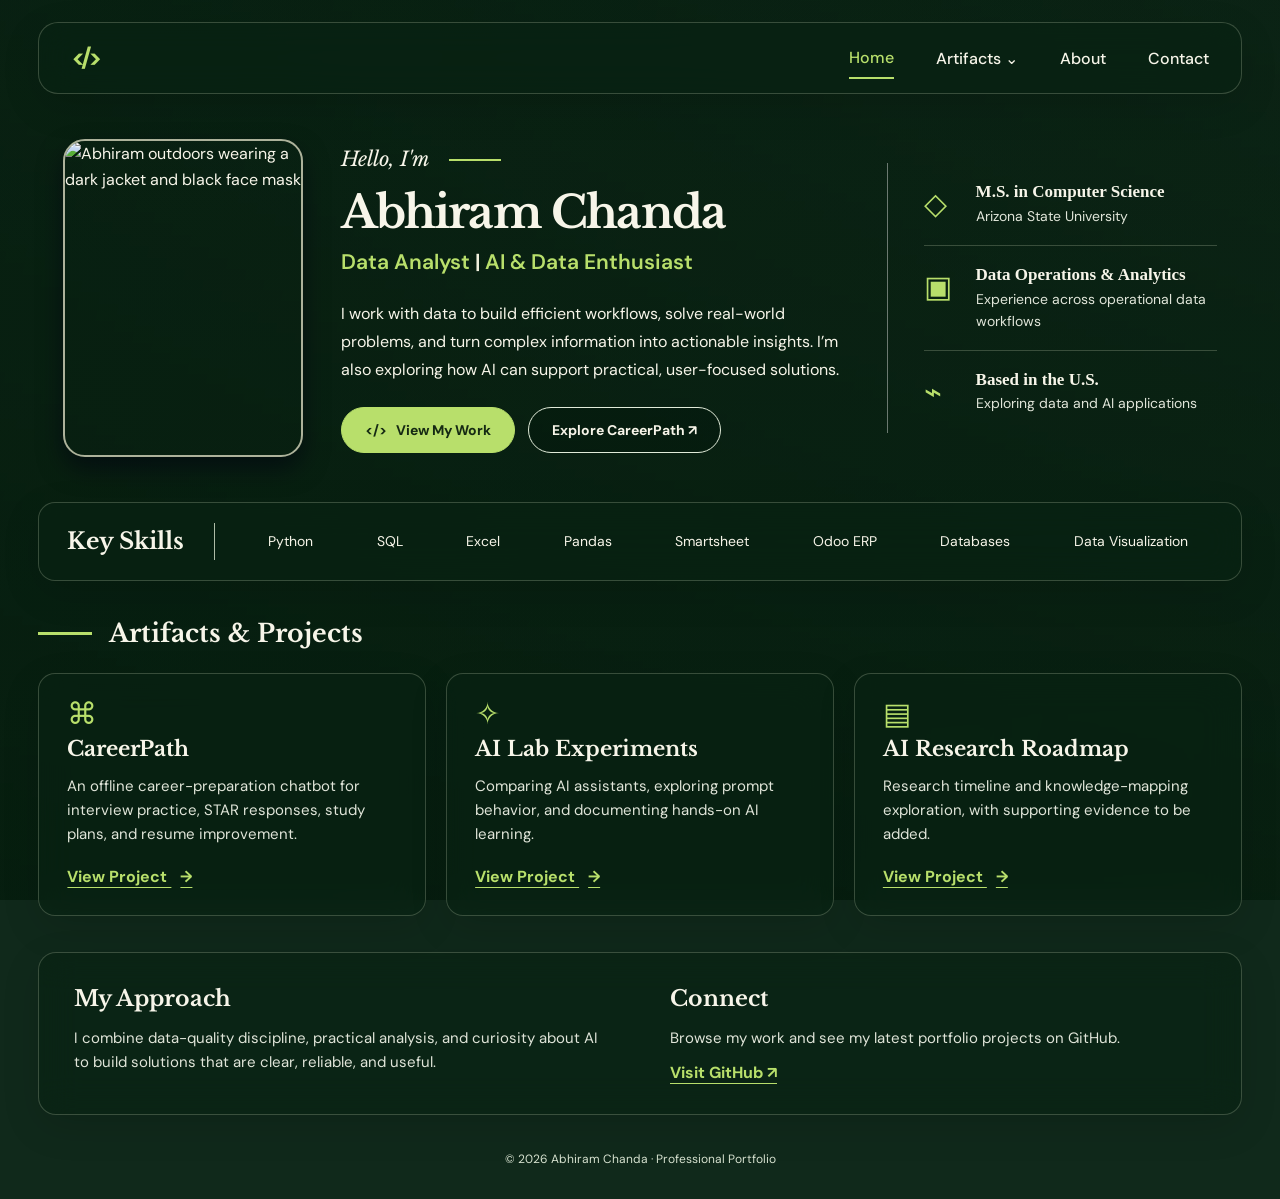
==== commit d0b0d406: "Add files via upload" ====
--- a/index.html
+++ b/index.html
@@ -1,8 +1,11 @@
-<!DOCTYPE html>
-<html lang="en"><head><meta charset="utf-8"><meta name="viewport" content="width=device-width, initial-scale=1"><meta name="description" content="Abhiram Chanda's professional portfolio: software development, artificial intelligence, and project artifacts."><title>Abhiram Chanda | Professional Portfolio</title><link rel="stylesheet" href="style.css"></head>
-<body><a class="skip" href="#main">Skip to content</a><header class="site-header"><a class="brand" href="index.html">AC <span>Portfolio</span></a><button class="menu-toggle" type="button" aria-controls="nav" aria-expanded="false">☰ <span class="sr-only">Toggle menu</span></button><nav id="nav" aria-label="Main navigation"><a href="index.html" aria-current="page">Home</a><a href="#about">About</a><div class="dropdown"><button type="button" class="dropdown-toggle" aria-expanded="false" aria-controls="artifact-menu">Artifacts <span aria-hidden="true">⌄</span></button><div id="artifact-menu" class="dropdown-menu"><a href="artifacts/careerpath.html">CareerPath AI Chatbot</a><a href="artifacts/ai-lab.html">AI Lab Experiments</a><a href="artifacts/research.html">AI Research Roadmap</a><a href="artifacts/future.html">Future Artifacts</a></div></div><a href="#contact">Contact</a></nav></header>
-<main id="main"><section class="hero"><div class="hero-inner"><p class="eyebrow">Professional & Academic Portfolio</p><h1>Abhiram Chanda</h1><div class="gold-line"></div><p>Software Development · Artificial Intelligence · Continuous Learning</p></div></section>
-<section id="about" class="section two-col"><div class="portrait" role="img" aria-label="Placeholder for a professional portrait"><span>AC</span><small>Add your professional photo here</small></div><div><p class="section-label">Introduction</p><h2>Bio</h2><p>I am interested in building practical software solutions and exploring how artificial intelligence can help people solve real-world problems. My portfolio brings together hands-on projects, experiments, and reflections from my AI learning journey.</p><p>My work includes AI-assisted applications, software development, and research-based explorations. As I complete new projects, I will document what I built, how I tested it, and what I learned.</p><p class="muted">Personalize this bio with your verified education, professional experience, and career goals before publishing.</p></div></section>
-<section class="value"><div class="section narrow"><p class="section-label light">What I bring</p><h2>Value Proposition</h2><p>I focus on connecting technical problem-solving with useful, accessible experiences. I enjoy learning new tools, testing ideas, and turning concepts into working projects that can be improved over time.</p></div></section>
-<section id="artifacts" class="section"><p class="section-label">Selected Work</p><h2>Artifacts</h2><p class="intro">Explore my current projects and the learning behind them. This collection will grow as I complete more work.</p><div class="cards"><article class="card"><span class="card-tag">Artifact 01 · Existing project</span><h3>CareerPath AI Chatbot</h3><p>An offline career-preparation chatbot supporting interview practice, STAR answers, study planning, resume improvement, and workplace scenarios.</p><a href="artifacts/careerpath.html">Explore artifact <span aria-hidden="true">→</span></a></article><article class="card"><span class="card-tag">Learning documentation</span><h3>AI Lab Experiments</h3><p>Reflections on comparing AI assistants, testing prompts, and exploring how different AI tools respond.</p><a href="artifacts/ai-lab.html">Explore artifact <span aria-hidden="true">→</span></a></article><article class="card"><span class="card-tag">Research exploration</span><h3>AI Research Roadmap</h3><p>Research timeline and visual knowledge-mapping work. Source files and evidence can be added after review.</p><a href="artifacts/research.html">Explore artifact <span aria-hidden="true">→</span></a></article><article class="card"><span class="card-tag">Expandable collection</span><h3>Future Artifacts</h3><p>A dedicated space for upcoming coursework, prototypes, experiments, and reflections.</p><a href="artifacts/future.html">Explore artifact <span aria-hidden="true">→</span></a></article></div></section>
-<section id="contact" class="section contact"><p class="section-label">Connect</p><h2>Contact & Links</h2><p>Explore my published project below. Additional professional links can be added when ready.</p><a class="button" href="https://abiramc99-lang.github.io/careerpath-portfolio/careerpath.html" target="_blank" rel="noopener noreferrer">View existing CareerPath project ↗</a></section></main><footer>© <span id="year">2026</span> Abhiram Chanda · Professional Portfolio</footer><script src="script.js"></script></body></html>
+<!doctype html><html lang="en"><head><meta charset="utf-8"><meta name="viewport" content="width=device-width,initial-scale=1"><meta name="description" content="Abhiram Chanda — Data Analyst and AI & Data Enthusiast. Explore projects, experiments, and research."><title>Abhiram Chanda | Portfolio</title><link rel="stylesheet" href="style.css"></head><body>
+<a class="skip" href="#main">Skip to content</a>
+<div class="background" aria-hidden="true"></div>
+<div class="shell">
+<header class="topbar glass"><a class="home-symbol" href="index.html" aria-label="Home">&lt;/&gt;</a><button class="nav-toggle" aria-expanded="false" aria-controls="nav">Menu ☰</button><nav id="nav" aria-label="Main navigation"><a class="active" href="index.html">Home</a><div class="dropdown"><button class="drop-trigger" aria-expanded="false" aria-controls="artifact-dropdown">Artifacts <span aria-hidden="true">⌄</span></button><div class="dropdown-panel" id="artifact-dropdown"><a href="artifacts/careerpath.html">CareerPath Chatbot</a><a href="artifacts/ai-lab.html">AI Lab Experiments</a><a href="artifacts/research.html">AI Research Roadmap</a><a href="artifacts/future.html">Future Artifacts</a></div></div><a href="#about">About</a><a href="#contact">Contact</a></nav></header>
+<main id="main">
+<section class="hero" id="about"><div class="portrait"><img src="assets/profile-photo.jpg" alt="Abhiram outdoors wearing a dark jacket and black face mask"></div><div class="intro"><p class="eyebrow">Hello, I'm <span class="dash"></span></p><h1>Abhiram Chanda</h1><p class="role">Data Analyst <span class="sep">|</span> AI &amp; Data Enthusiast</p><p class="bio">I work with data to build efficient workflows, solve real-world problems, and turn complex information into actionable insights. I’m also exploring how AI can support practical, user-focused solutions.</p><div class="actions"><a class="btn primary" href="#projects">&lt;/&gt; &nbsp; View My Work</a><a class="btn secondary" href="artifacts/careerpath.html">Explore CareerPath ↗</a></div></div><aside class="facts"><div class="fact"><span class="fact-icon" aria-hidden="true">◇</span><div><strong>M.S. in Computer Science</strong><span>Arizona State University</span></div></div><div class="fact"><span class="fact-icon" aria-hidden="true">▣</span><div><strong>Data Operations &amp; Analytics</strong><span>Experience across operational data workflows</span></div></div><div class="fact"><span class="fact-icon" aria-hidden="true">⌁</span><div><strong>Based in the U.S.</strong><span>Exploring data and AI applications</span></div></div></aside></section>
+<section class="skills glass" id="skills"><h2>Key Skills</h2><ul><li>Python</li><li>SQL</li><li>Excel</li><li>Pandas</li><li>Smartsheet</li><li>Odoo ERP</li><li>Databases</li><li>Data Visualization</li></ul></section>
+<section class="projects" id="projects"><div class="section-heading"><span></span><h2>Artifacts &amp; Projects</h2></div><div class="project-grid"><article class="project glass"><div class="project-icon" aria-hidden="true">⌘</div><h3>CareerPath</h3><p>An offline career-preparation chatbot for interview practice, STAR responses, study plans, and resume improvement.</p><a href="artifacts/careerpath.html">View Project <span aria-hidden="true">→</span></a></article><article class="project glass"><div class="project-icon" aria-hidden="true">✧</div><h3>AI Lab Experiments</h3><p>Comparing AI assistants, exploring prompt behavior, and documenting hands-on AI learning.</p><a href="artifacts/ai-lab.html">View Project <span aria-hidden="true">→</span></a></article><article class="project glass"><div class="project-icon" aria-hidden="true">▤</div><h3>AI Research Roadmap</h3><p>Research timeline and knowledge-mapping exploration, with supporting evidence to be added.</p><a href="artifacts/research.html">View Project <span aria-hidden="true">→</span></a></article></div></section>
+<section class="lower glass"><div><h2>My Approach</h2><p>I combine data-quality discipline, practical analysis, and curiosity about AI to build solutions that are clear, reliable, and useful.</p></div><div id="contact"><h2>Connect</h2><p>Browse my work and see my latest portfolio projects on GitHub.</p><a href="https://github.com/abiramc99-lang/careerpath-portfolio" target="_blank" rel="noopener noreferrer">Visit GitHub ↗</a></div></section>
+</main><footer>© <span id="year">2026</span> Abhiram Chanda · Professional Portfolio</footer></div><script src="script.js"></script></body></html>
--- a/style.css
+++ b/style.css
@@ -1 +1,3 @@
-:root{--ink:#222429;--gold:#b99b62;--tan:#807052;--muted:#61636b;--paper:#fff;--off:#f6f5f2}*{box-sizing:border-box}html{scroll-behavior:smooth}body{margin:0;font-family:Arial,Helvetica,sans-serif;color:var(--ink);line-height:1.7;background:var(--paper)}a{color:inherit}.skip{position:absolute;left:-9999px;top:0;background:#fff;padding:10px;z-index:100}.skip:focus{left:10px}.sr-only{position:absolute;width:1px;height:1px;overflow:hidden;clip:rect(0,0,0,0)}.site-header{height:76px;background:#202124;color:#fff;display:flex;align-items:center;justify-content:space-between;padding:0 clamp(20px,4vw,65px);position:relative;z-index:10}.brand{font-weight:750;letter-spacing:.06em;text-decoration:none;font-size:1.2rem}.brand span{font-weight:400;color:#d9caa9}nav{display:flex;align-items:center;gap:27px}nav>a,nav button{font:inherit;font-size:.96rem;color:#fff;text-decoration:none;background:none;border:0;cursor:pointer;padding:12px 0}nav a:hover,nav button:hover{color:#e6c77f}.dropdown{position:relative}.dropdown-menu{display:none;position:absolute;top:100%;right:0;background:white;color:#222;min-width:230px;box-shadow:0 12px 30px #0003;border-radius:3px;padding:8px 0}.dropdown.open .dropdown-menu{display:block}.dropdown-menu a{display:block;padding:9px 18px;text-decoration:none}.dropdown-menu a:hover{background:#f2efe8}.menu-toggle{display:none}.hero{min-height:340px;background:linear-gradient(120deg,#15171be8,#27282bd9),repeating-linear-gradient(145deg,#404348 0 5px,#222 6px 65px);display:grid;place-items:center;text-align:center;color:#fff;padding:65px 24px}.hero h1{font-size:clamp(2.8rem,6vw,5rem);line-height:1.1;margin:10px 0 20px}.hero p{margin:0}.eyebrow,.section-label{text-transform:uppercase;letter-spacing:.18em;font-size:.77rem;font-weight:700;color:#937a4e}.eyebrow,.section-label.light{color:#e2ca93}.gold-line{height:6px;width:90px;background:#d4b36e;margin:0 auto 20px}.section{max-width:1180px;margin:auto;padding:85px 30px}.two-col{display:grid;grid-template-columns:minmax(230px,380px) 1fr;gap:clamp(30px,7vw,100px);align-items:center}.portrait{height:380px;background:linear-gradient(145deg,#c9c5bb,#eeeae3);display:flex;align-items:center;justify-content:center;flex-direction:column;color:#64583f}.portrait span{font-size:7rem;font-weight:700}.portrait small{font-size:.85rem}.section h2{font-size:clamp(2rem,3vw,2.65rem);margin:0 0 20px;line-height:1.2}.section p{max-width:75ch}.muted{font-size:.85rem;color:var(--muted);font-style:italic}.value{background:#827153;color:white;text-align:center}.value .section{padding:65px 30px}.value p{margin:0 auto}.narrow{max-width:850px}.intro{color:var(--muted);margin-bottom:30px}.cards{display:grid;grid-template-columns:repeat(2,minmax(0,1fr));gap:20px}.card{border:1px solid #e7e2d7;padding:30px;background:#fff;border-radius:6px;display:flex;flex-direction:column;align-items:flex-start}.card-tag{color:#8d7445;font-size:.78rem;text-transform:uppercase;letter-spacing:.08em;font-weight:bold}.card h3{font-size:1.35rem;line-height:1.3;margin:12px 0 6px}.card p{margin:0 0 20px;color:#50525a}.card a{margin-top:auto;color:#745a30;font-weight:700;text-underline-offset:4px}.contact{background:var(--off);max-width:none;text-align:center}.contact p{margin:0 auto 20px}.button{display:inline-block;background:#25262a;color:white;text-decoration:none;padding:12px 22px;border-radius:3px;font-weight:bold}footer{text-align:center;background:#202124;color:#ddd;padding:25px;font-size:.85rem}.article{max-width:860px}.back{color:#82683d;text-decoration:none;font-weight:bold}.article h1{font-size:clamp(2.4rem,5vw,3.8rem);line-height:1.15}.article h2{margin-top:35px}.article .lead{font-size:1.2rem;color:#4b4c50}.note{border-left:4px solid var(--gold);background:#f8f6f1;padding:18px 22px;margin:26px 0}.article li{margin:8px 0}@media(max-width:700px){.site-header{height:auto;min-height:70px;flex-wrap:wrap}.menu-toggle{display:block;background:transparent;color:#fff;border:1px solid #777;padding:7px 12px;cursor:pointer}nav{display:none;width:100%;flex-direction:column;align-items:stretch;gap:0;padding:10px 0 18px}nav.open{display:flex}nav>a,nav button{display:block;text-align:left;width:100%;padding:9px 0}.dropdown-menu{position:static;box-shadow:none;min-width:0}.two-col,.cards{grid-template-columns:1fr}.portrait{height:250px}.section{padding:55px 22px}.hero{min-height:290px}}
+@import url('https://fonts.googleapis.com/css2?family=DM+Sans:wght@400;500;600;700&family=Libre+Baskerville:wght@400;700&display=swap');
+:root{--ink:#f7f5e9;--muted:#e0e5d9;--accent:#b8df6b;--panel:rgba(8,34,19,.66);--line:rgba(233,245,211,.21)}*{box-sizing:border-box}html{scroll-behavior:smooth}body{margin:0;color:var(--ink);background:#10291b;font-family:'DM Sans',Arial,sans-serif;line-height:1.6}a{color:inherit}.background{position:fixed;inset:0;z-index:-2;background:linear-gradient(100deg,rgba(5,29,14,.58),rgba(7,30,15,.3)),url('assets/forest-background.jpg') center/cover no-repeat}.background:after{content:'';position:absolute;inset:0;background:linear-gradient(180deg,rgba(5,28,13,.2),rgba(5,28,13,.65))}.shell{width:min(1510px,94%);margin:auto}.glass{background:var(--panel);border:1px solid var(--line);box-shadow:0 12px 38px rgba(0,0,0,.12);backdrop-filter:blur(18px);-webkit-backdrop-filter:blur(18px)}.topbar{margin:22px 0 45px;border-radius:20px;min-height:72px;padding:10px 32px;display:flex;align-items:center;justify-content:space-between}.home-symbol{text-decoration:none;font-size:25px;font-weight:700;color:var(--accent);letter-spacing:-4px}.topbar nav{display:flex;align-items:center;gap:42px}.topbar nav>a,.drop-trigger{color:var(--ink);font:500 16px 'DM Sans',sans-serif;text-decoration:none;border:0;background:none;padding:9px 0;cursor:pointer}.topbar nav>a:hover,.drop-trigger:hover,.topbar nav>a.active{color:var(--accent)}.topbar nav>a.active{border-bottom:2px solid var(--accent)}.dropdown{position:relative}.dropdown-panel{display:none;position:absolute;right:0;top:100%;min-width:245px;border:1px solid var(--line);border-radius:12px;background:#193724;padding:8px;box-shadow:0 15px 30px #0005;z-index:3}.dropdown.open .dropdown-panel{display:block}.dropdown-panel a{display:block;text-decoration:none;padding:10px 13px;border-radius:8px;font-size:14px}.dropdown-panel a:hover{background:#33563b}.nav-toggle{display:none}.hero{display:grid;grid-template-columns:240px minmax(320px,1fr) 330px;align-items:center;gap:38px;padding:0 25px 35px}.portrait{height:318px;overflow:hidden;border-radius:22px;border:2px solid rgba(244,241,214,.7);box-shadow:0 12px 25px #0018}.portrait img{width:100%;height:100%;object-fit:cover;object-position:50% 67%;display:block}.eyebrow{font-family:'Libre Baskerville',Georgia,serif;font-style:italic;font-size:20px;margin:0 0 12px}.dash{display:inline-block;width:52px;border-top:2px solid var(--accent);vertical-align:middle;margin-left:15px}h1,h2,h3{font-family:'Libre Baskerville',Georgia,serif}h1{font-size:clamp(34px,3.5vw,57px);line-height:1.15;letter-spacing:-.04em;margin:0 0 8px}.role{font-size:clamp(18px,1.65vw,23px);color:var(--accent);font-weight:600;margin:0 0 20px}.sep{color:#f0efdd}.bio{max-width:650px;font-size:16px;line-height:1.75;margin:0 0 23px}.actions{display:flex;flex-wrap:wrap;gap:13px}.btn{border:1px solid #e1ebd9;text-decoration:none;border-radius:30px;padding:11px 23px;font-weight:700;font-size:14px}.btn.primary{background:var(--accent);color:#152913;border-color:var(--accent)}.btn.secondary{background:rgba(3,20,10,.3)}.btn:hover{transform:translateY(-2px)}.facts{border-left:1px solid rgba(255,255,255,.4);padding-left:36px}.fact{display:flex;gap:20px;padding:17px 0;border-bottom:1px solid var(--line)}.fact:last-child{border:0}.fact-icon{font-size:30px;color:var(--accent);width:32px;flex-shrink:0}.fact strong,.fact span{display:block}.fact strong{font:700 17px Georgia,serif;line-height:1.45}.fact div>span{font-size:14px;color:var(--muted)}.skills{display:flex;align-items:center;border-radius:17px;padding:20px 28px;gap:28px;margin:10px 0 33px}.skills h2{font-size:23px;margin:0;white-space:nowrap;padding-right:30px;border-right:1px solid #aebca7}.skills ul{padding:0;margin:0;list-style:none;display:flex;flex:1;justify-content:space-around;gap:14px;flex-wrap:wrap}.skills li{font-size:14px;white-space:nowrap}.section-heading{display:flex;align-items:center;gap:17px;margin:0 0 19px}.section-heading span{width:54px;border-top:3px solid var(--accent)}.section-heading h2{font-size:25px;margin:0}.project-grid{display:grid;grid-template-columns:repeat(3,minmax(0,1fr));gap:20px}.project{border-radius:17px;padding:25px 28px;min-height:215px;display:flex;flex-direction:column;align-items:flex-start}.project-icon{color:var(--accent);font-size:30px;line-height:1}.project h3{font-size:21px;margin:4px 0 8px}.project p{font-size:15px;line-height:1.6;margin:0 0 18px;color:var(--muted)}.project a,.lower a{margin-top:auto;color:var(--accent);text-underline-offset:5px;font-weight:700;text-decoration:underline}.project a span{padding-left:9px}.lower{display:grid;grid-template-columns:1fr 1fr;gap:60px;border-radius:18px;margin:36px 0 25px;padding:28px 35px}.lower h2{font-size:22px;margin:0 0 10px}.lower p{margin:0 0 10px;font-size:15px;color:var(--muted)}footer{text-align:center;color:#d7e2d0;font-size:12px;padding:10px 0 30px}.skip{position:absolute;left:-9999px}.skip:focus{left:15px;top:15px;z-index:10;background:white;color:black;padding:12px}.article-wrap{max-width:930px;margin:30px auto 60px}.article-card{padding:clamp(24px,5vw,58px);border-radius:22px}.article-card h1{font-size:clamp(30px,4vw,50px)}.article-card h2{font-size:23px;margin-top:30px}.article-card p,.article-card li{color:var(--muted)}.article-card a{color:var(--accent)}.article-card .back{display:inline-block;margin-bottom:25px}.article-card .note{border-left:3px solid var(--accent);padding:12px 18px;background:#ffffff12;border-radius:4px}.article-card ul{padding-left:22px}
+@media(max-width:1100px){.hero{grid-template-columns:200px 1fr;gap:25px}.facts{grid-column:1/-1;display:grid;grid-template-columns:repeat(3,1fr);border-left:0;border-top:1px solid var(--line);padding:10px 0}.fact{padding:12px;border-bottom:0}.portrait{height:290px}.skills{align-items:flex-start}.skills ul{justify-content:flex-start;gap:12px 25px}}@media(max-width:700px){.topbar{margin:12px 0 26px;padding:10px 17px;min-height:60px;flex-wrap:wrap}.nav-toggle{display:block;border:1px solid var(--line);color:var(--ink);background:transparent;border-radius:8px;padding:7px 12px}.topbar nav{display:none;flex-basis:100%;flex-direction:column;align-items:stretch;gap:0;padding:10px 0}.topbar nav.open{display:flex}.topbar nav>a,.drop-trigger{width:100%;text-align:left;padding:10px}.dropdown-panel{position:static;box-shadow:none}.hero{display:flex;flex-direction:column;align-items:flex-start;padding:0 7px 18px;gap:20px}.portrait{width:185px;height:240px}.intro{width:100%}.facts{display:flex;flex-direction:column;width:100%;gap:0}.fact{padding:10px 0}.skills{display:block;padding:18px}.skills h2{border:0;padding:0;margin:0 0 15px}.skills ul{gap:8px}.skills li{background:#ffffff12;border-radius:18px;padding:5px 12px}.project-grid,.lower{grid-template-columns:1fr}.lower{gap:25px;padding:24px}.project{min-height:0}.section-heading h2{font-size:22px}}@media(prefers-reduced-motion:reduce){html{scroll-behavior:auto}.btn:hover{transform:none}}
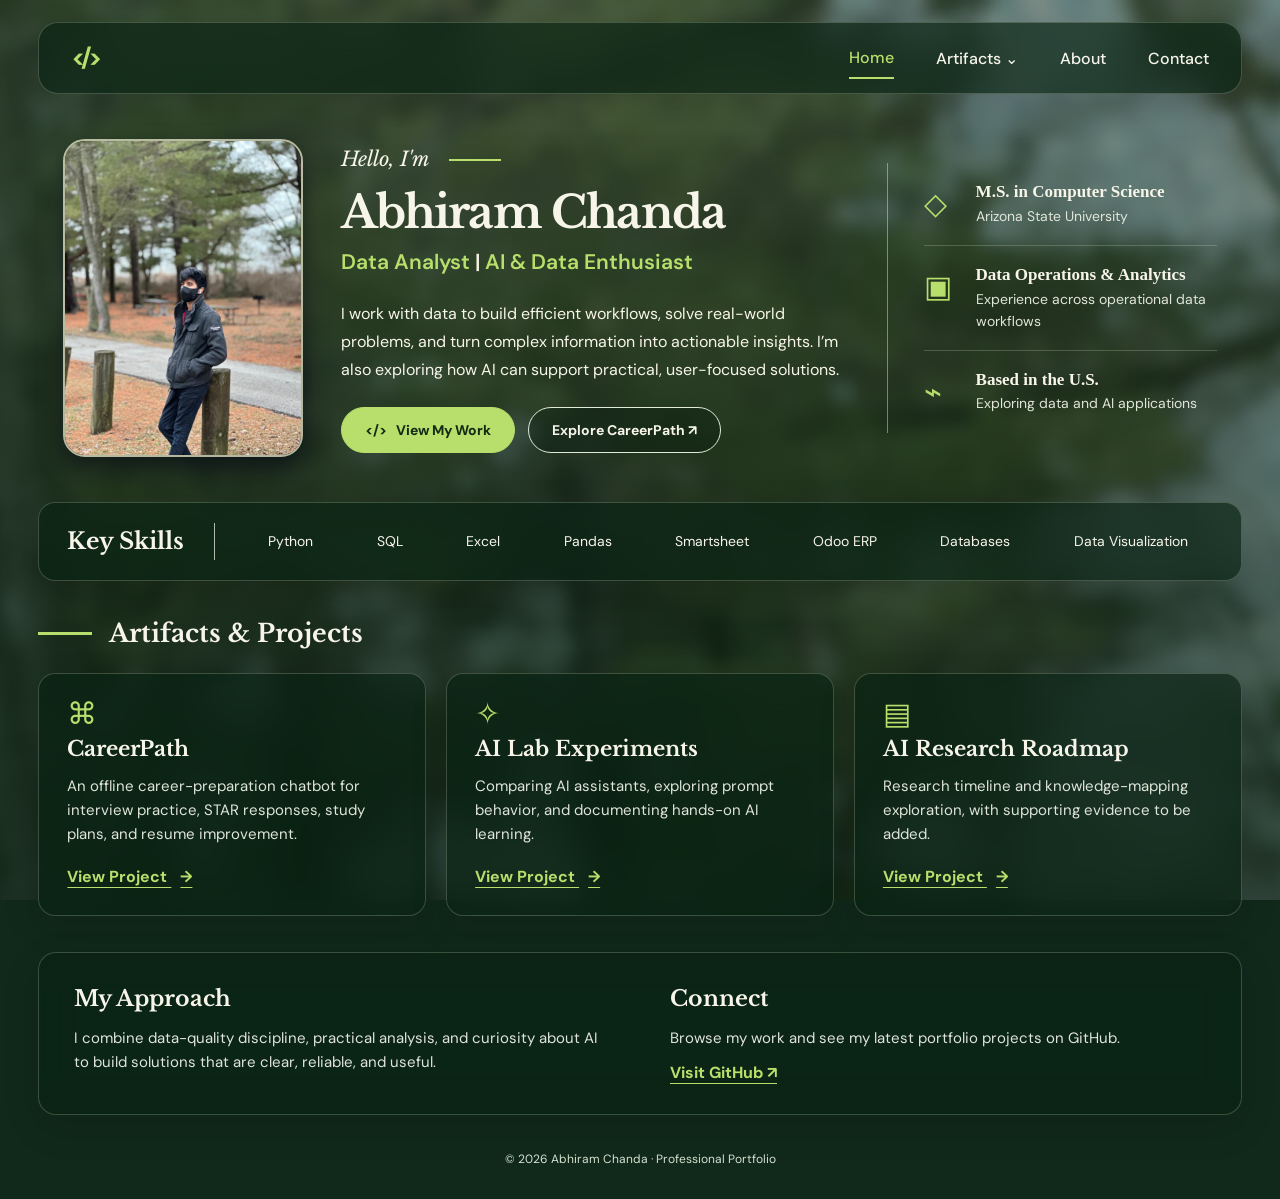
==== commit 4fc92547: "Update index.html" ====
--- a/index.html
+++ b/index.html
@@ -2,10 +2,10 @@
 <a class="skip" href="#main">Skip to content</a>
 <div class="background" aria-hidden="true"></div>
 <div class="shell">
-<header class="topbar glass"><a class="home-symbol" href="index.html" aria-label="Home">&lt;/&gt;</a><button class="nav-toggle" aria-expanded="false" aria-controls="nav">Menu ☰</button><nav id="nav" aria-label="Main navigation"><a class="active" href="index.html">Home</a><div class="dropdown"><button class="drop-trigger" aria-expanded="false" aria-controls="artifact-dropdown">Artifacts <span aria-hidden="true">⌄</span></button><div class="dropdown-panel" id="artifact-dropdown"><a href="artifacts/careerpath.html">CareerPath Chatbot</a><a href="artifacts/ai-lab.html">AI Lab Experiments</a><a href="artifacts/research.html">AI Research Roadmap</a><a href="artifacts/future.html">Future Artifacts</a></div></div><a href="#about">About</a><a href="#contact">Contact</a></nav></header>
+<header class="topbar glass"><a class="home-symbol" href="index.html" aria-label="Home">&lt;/&gt;</a><button class="nav-toggle" aria-expanded="false" aria-controls="nav">Menu ☰</button><nav id="nav" aria-label="Main navigation"><a class="active" href="index.html">Home</a><div class="dropdown"><button class="drop-trigger" aria-expanded="false" aria-controls="artifact-dropdown">Artifacts <span aria-hidden="true">⌄</span></button><div class="dropdown-panel" id="artifact-dropdown"><a href="careerpath.html">CareerPath Chatbot</a><a href="artifacts/ai-lab.html">AI Lab Experiments</a><a href="artifacts/research.html">AI Research Roadmap</a><a href="artifacts/future.html">Future Artifacts</a></div></div><a href="#about">About</a><a href="#contact">Contact</a></nav></header>
 <main id="main">
-<section class="hero" id="about"><div class="portrait"><img src="assets/profile-photo.jpg" alt="Abhiram outdoors wearing a dark jacket and black face mask"></div><div class="intro"><p class="eyebrow">Hello, I'm <span class="dash"></span></p><h1>Abhiram Chanda</h1><p class="role">Data Analyst <span class="sep">|</span> AI &amp; Data Enthusiast</p><p class="bio">I work with data to build efficient workflows, solve real-world problems, and turn complex information into actionable insights. I’m also exploring how AI can support practical, user-focused solutions.</p><div class="actions"><a class="btn primary" href="#projects">&lt;/&gt; &nbsp; View My Work</a><a class="btn secondary" href="artifacts/careerpath.html">Explore CareerPath ↗</a></div></div><aside class="facts"><div class="fact"><span class="fact-icon" aria-hidden="true">◇</span><div><strong>M.S. in Computer Science</strong><span>Arizona State University</span></div></div><div class="fact"><span class="fact-icon" aria-hidden="true">▣</span><div><strong>Data Operations &amp; Analytics</strong><span>Experience across operational data workflows</span></div></div><div class="fact"><span class="fact-icon" aria-hidden="true">⌁</span><div><strong>Based in the U.S.</strong><span>Exploring data and AI applications</span></div></div></aside></section>
+<section class="hero" id="about"><div class="portrait"><img src="assets/profile-photo.jpg" alt="Abhiram outdoors wearing a dark jacket and black face mask"></div><div class="intro"><p class="eyebrow">Hello, I'm <span class="dash"></span></p><h1>Abhiram Chanda</h1><p class="role">Data Analyst <span class="sep">|</span> AI &amp; Data Enthusiast</p><p class="bio">I work with data to build efficient workflows, solve real-world problems, and turn complex information into actionable insights. I’m also exploring how AI can support practical, user-focused solutions.</p><div class="actions"><a class="btn primary" href="#projects">&lt;/&gt; &nbsp; View My Work</a><a class="btn secondary" href="careerpath.html">Explore CareerPath ↗</a></div></div><aside class="facts"><div class="fact"><span class="fact-icon" aria-hidden="true">◇</span><div><strong>M.S. in Computer Science</strong><span>Arizona State University</span></div></div><div class="fact"><span class="fact-icon" aria-hidden="true">▣</span><div><strong>Data Operations &amp; Analytics</strong><span>Experience across operational data workflows</span></div></div><div class="fact"><span class="fact-icon" aria-hidden="true">⌁</span><div><strong>Based in the U.S.</strong><span>Exploring data and AI applications</span></div></div></aside></section>
 <section class="skills glass" id="skills"><h2>Key Skills</h2><ul><li>Python</li><li>SQL</li><li>Excel</li><li>Pandas</li><li>Smartsheet</li><li>Odoo ERP</li><li>Databases</li><li>Data Visualization</li></ul></section>
-<section class="projects" id="projects"><div class="section-heading"><span></span><h2>Artifacts &amp; Projects</h2></div><div class="project-grid"><article class="project glass"><div class="project-icon" aria-hidden="true">⌘</div><h3>CareerPath</h3><p>An offline career-preparation chatbot for interview practice, STAR responses, study plans, and resume improvement.</p><a href="artifacts/careerpath.html">View Project <span aria-hidden="true">→</span></a></article><article class="project glass"><div class="project-icon" aria-hidden="true">✧</div><h3>AI Lab Experiments</h3><p>Comparing AI assistants, exploring prompt behavior, and documenting hands-on AI learning.</p><a href="artifacts/ai-lab.html">View Project <span aria-hidden="true">→</span></a></article><article class="project glass"><div class="project-icon" aria-hidden="true">▤</div><h3>AI Research Roadmap</h3><p>Research timeline and knowledge-mapping exploration, with supporting evidence to be added.</p><a href="artifacts/research.html">View Project <span aria-hidden="true">→</span></a></article></div></section>
+<section class="projects" id="projects"><div class="section-heading"><span></span><h2>Artifacts &amp; Projects</h2></div><div class="project-grid"><article class="project glass"><div class="project-icon" aria-hidden="true">⌘</div><h3>CareerPath</h3><p>An offline career-preparation chatbot for interview practice, STAR responses, study plans, and resume improvement.</p><a href="careerpath.html">View Project <span aria-hidden="true">→</span></a></article><article class="project glass"><div class="project-icon" aria-hidden="true">✧</div><h3>AI Lab Experiments</h3><p>Comparing AI assistants, exploring prompt behavior, and documenting hands-on AI learning.</p><a href="artifacts/ai-lab.html">View Project <span aria-hidden="true">→</span></a></article><article class="project glass"><div class="project-icon" aria-hidden="true">▤</div><h3>AI Research Roadmap</h3><p>Research timeline and knowledge-mapping exploration, with supporting evidence to be added.</p><a href="artifacts/research.html">View Project <span aria-hidden="true">→</span></a></article></div></section>
 <section class="lower glass"><div><h2>My Approach</h2><p>I combine data-quality discipline, practical analysis, and curiosity about AI to build solutions that are clear, reliable, and useful.</p></div><div id="contact"><h2>Connect</h2><p>Browse my work and see my latest portfolio projects on GitHub.</p><a href="https://github.com/abiramc99-lang/careerpath-portfolio" target="_blank" rel="noopener noreferrer">Visit GitHub ↗</a></div></section>
-</main><footer>© <span id="year">2026</span> Abhiram Chanda · Professional Portfolio</footer></div><script src="script.js"></script></body></html>+</main><footer>© <span id="year">2026</span> Abhiram Chanda · Professional Portfolio</footer></div><script src="script.js"></script></body></html>
--- a/style.css
+++ b/style.css
@@ -1,3 +1,3 @@
 @import url('https://fonts.googleapis.com/css2?family=DM+Sans:wght@400;500;600;700&family=Libre+Baskerville:wght@400;700&display=swap');
-:root{--ink:#f7f5e9;--muted:#e0e5d9;--accent:#b8df6b;--panel:rgba(8,34,19,.66);--line:rgba(233,245,211,.21)}*{box-sizing:border-box}html{scroll-behavior:smooth}body{margin:0;color:var(--ink);background:#10291b;font-family:'DM Sans',Arial,sans-serif;line-height:1.6}a{color:inherit}.background{position:fixed;inset:0;z-index:-2;background:linear-gradient(100deg,rgba(5,29,14,.58),rgba(7,30,15,.3)),url('assets/forest-background.jpg') center/cover no-repeat}.background:after{content:'';position:absolute;inset:0;background:linear-gradient(180deg,rgba(5,28,13,.2),rgba(5,28,13,.65))}.shell{width:min(1510px,94%);margin:auto}.glass{background:var(--panel);border:1px solid var(--line);box-shadow:0 12px 38px rgba(0,0,0,.12);backdrop-filter:blur(18px);-webkit-backdrop-filter:blur(18px)}.topbar{margin:22px 0 45px;border-radius:20px;min-height:72px;padding:10px 32px;display:flex;align-items:center;justify-content:space-between}.home-symbol{text-decoration:none;font-size:25px;font-weight:700;color:var(--accent);letter-spacing:-4px}.topbar nav{display:flex;align-items:center;gap:42px}.topbar nav>a,.drop-trigger{color:var(--ink);font:500 16px 'DM Sans',sans-serif;text-decoration:none;border:0;background:none;padding:9px 0;cursor:pointer}.topbar nav>a:hover,.drop-trigger:hover,.topbar nav>a.active{color:var(--accent)}.topbar nav>a.active{border-bottom:2px solid var(--accent)}.dropdown{position:relative}.dropdown-panel{display:none;position:absolute;right:0;top:100%;min-width:245px;border:1px solid var(--line);border-radius:12px;background:#193724;padding:8px;box-shadow:0 15px 30px #0005;z-index:3}.dropdown.open .dropdown-panel{display:block}.dropdown-panel a{display:block;text-decoration:none;padding:10px 13px;border-radius:8px;font-size:14px}.dropdown-panel a:hover{background:#33563b}.nav-toggle{display:none}.hero{display:grid;grid-template-columns:240px minmax(320px,1fr) 330px;align-items:center;gap:38px;padding:0 25px 35px}.portrait{height:318px;overflow:hidden;border-radius:22px;border:2px solid rgba(244,241,214,.7);box-shadow:0 12px 25px #0018}.portrait img{width:100%;height:100%;object-fit:cover;object-position:50% 67%;display:block}.eyebrow{font-family:'Libre Baskerville',Georgia,serif;font-style:italic;font-size:20px;margin:0 0 12px}.dash{display:inline-block;width:52px;border-top:2px solid var(--accent);vertical-align:middle;margin-left:15px}h1,h2,h3{font-family:'Libre Baskerville',Georgia,serif}h1{font-size:clamp(34px,3.5vw,57px);line-height:1.15;letter-spacing:-.04em;margin:0 0 8px}.role{font-size:clamp(18px,1.65vw,23px);color:var(--accent);font-weight:600;margin:0 0 20px}.sep{color:#f0efdd}.bio{max-width:650px;font-size:16px;line-height:1.75;margin:0 0 23px}.actions{display:flex;flex-wrap:wrap;gap:13px}.btn{border:1px solid #e1ebd9;text-decoration:none;border-radius:30px;padding:11px 23px;font-weight:700;font-size:14px}.btn.primary{background:var(--accent);color:#152913;border-color:var(--accent)}.btn.secondary{background:rgba(3,20,10,.3)}.btn:hover{transform:translateY(-2px)}.facts{border-left:1px solid rgba(255,255,255,.4);padding-left:36px}.fact{display:flex;gap:20px;padding:17px 0;border-bottom:1px solid var(--line)}.fact:last-child{border:0}.fact-icon{font-size:30px;color:var(--accent);width:32px;flex-shrink:0}.fact strong,.fact span{display:block}.fact strong{font:700 17px Georgia,serif;line-height:1.45}.fact div>span{font-size:14px;color:var(--muted)}.skills{display:flex;align-items:center;border-radius:17px;padding:20px 28px;gap:28px;margin:10px 0 33px}.skills h2{font-size:23px;margin:0;white-space:nowrap;padding-right:30px;border-right:1px solid #aebca7}.skills ul{padding:0;margin:0;list-style:none;display:flex;flex:1;justify-content:space-around;gap:14px;flex-wrap:wrap}.skills li{font-size:14px;white-space:nowrap}.section-heading{display:flex;align-items:center;gap:17px;margin:0 0 19px}.section-heading span{width:54px;border-top:3px solid var(--accent)}.section-heading h2{font-size:25px;margin:0}.project-grid{display:grid;grid-template-columns:repeat(3,minmax(0,1fr));gap:20px}.project{border-radius:17px;padding:25px 28px;min-height:215px;display:flex;flex-direction:column;align-items:flex-start}.project-icon{color:var(--accent);font-size:30px;line-height:1}.project h3{font-size:21px;margin:4px 0 8px}.project p{font-size:15px;line-height:1.6;margin:0 0 18px;color:var(--muted)}.project a,.lower a{margin-top:auto;color:var(--accent);text-underline-offset:5px;font-weight:700;text-decoration:underline}.project a span{padding-left:9px}.lower{display:grid;grid-template-columns:1fr 1fr;gap:60px;border-radius:18px;margin:36px 0 25px;padding:28px 35px}.lower h2{font-size:22px;margin:0 0 10px}.lower p{margin:0 0 10px;font-size:15px;color:var(--muted)}footer{text-align:center;color:#d7e2d0;font-size:12px;padding:10px 0 30px}.skip{position:absolute;left:-9999px}.skip:focus{left:15px;top:15px;z-index:10;background:white;color:black;padding:12px}.article-wrap{max-width:930px;margin:30px auto 60px}.article-card{padding:clamp(24px,5vw,58px);border-radius:22px}.article-card h1{font-size:clamp(30px,4vw,50px)}.article-card h2{font-size:23px;margin-top:30px}.article-card p,.article-card li{color:var(--muted)}.article-card a{color:var(--accent)}.article-card .back{display:inline-block;margin-bottom:25px}.article-card .note{border-left:3px solid var(--accent);padding:12px 18px;background:#ffffff12;border-radius:4px}.article-card ul{padding-left:22px}
+:root{--ink:#f7f5e9;--muted:#e0e5d9;--accent:#b8df6b;--panel:rgba(8,34,19,.66);--line:rgba(233,245,211,.21)}*{box-sizing:border-box}html{scroll-behavior:smooth}body{margin:0;color:var(--ink);background:#10291b;isolation:isolate;font-family:'DM Sans',Arial,sans-serif;line-height:1.6}a{color:inherit}.background{position:fixed;inset:0;z-index:-1;pointer-events:none;background:linear-gradient(100deg,rgba(5,29,14,.58),rgba(7,30,15,.3)),url('assets/forest-background.jpg') center/cover no-repeat}.background:after{content:'';position:absolute;inset:0;background:linear-gradient(180deg,rgba(5,28,13,.2),rgba(5,28,13,.65))}.shell{width:min(1510px,94%);margin:auto}.glass{background:var(--panel);border:1px solid var(--line);box-shadow:0 12px 38px rgba(0,0,0,.12);backdrop-filter:blur(18px);-webkit-backdrop-filter:blur(18px)}.topbar{margin:22px 0 45px;border-radius:20px;min-height:72px;padding:10px 32px;display:flex;align-items:center;justify-content:space-between}.home-symbol{text-decoration:none;font-size:25px;font-weight:700;color:var(--accent);letter-spacing:-4px}.topbar nav{display:flex;align-items:center;gap:42px}.topbar nav>a,.drop-trigger{color:var(--ink);font:500 16px 'DM Sans',sans-serif;text-decoration:none;border:0;background:none;padding:9px 0;cursor:pointer}.topbar nav>a:hover,.drop-trigger:hover,.topbar nav>a.active{color:var(--accent)}.topbar nav>a.active{border-bottom:2px solid var(--accent)}.dropdown{position:relative}.dropdown-panel{display:none;position:absolute;right:0;top:100%;min-width:245px;border:1px solid var(--line);border-radius:12px;background:#193724;padding:8px;box-shadow:0 15px 30px #0005;z-index:3}.dropdown.open .dropdown-panel{display:block}.dropdown-panel a{display:block;text-decoration:none;padding:10px 13px;border-radius:8px;font-size:14px}.dropdown-panel a:hover{background:#33563b}.nav-toggle{display:none}.hero{display:grid;grid-template-columns:240px minmax(320px,1fr) 330px;align-items:center;gap:38px;padding:0 25px 35px}.portrait{height:318px;overflow:hidden;border-radius:22px;border:2px solid rgba(244,241,214,.7);box-shadow:0 12px 25px #0018}.portrait img{width:100%;height:100%;object-fit:cover;object-position:50% 67%;display:block}.eyebrow{font-family:'Libre Baskerville',Georgia,serif;font-style:italic;font-size:20px;margin:0 0 12px}.dash{display:inline-block;width:52px;border-top:2px solid var(--accent);vertical-align:middle;margin-left:15px}h1,h2,h3{font-family:'Libre Baskerville',Georgia,serif}h1{font-size:clamp(34px,3.5vw,57px);line-height:1.15;letter-spacing:-.04em;margin:0 0 8px}.role{font-size:clamp(18px,1.65vw,23px);color:var(--accent);font-weight:600;margin:0 0 20px}.sep{color:#f0efdd}.bio{max-width:650px;font-size:16px;line-height:1.75;margin:0 0 23px}.actions{display:flex;flex-wrap:wrap;gap:13px}.btn{border:1px solid #e1ebd9;text-decoration:none;border-radius:30px;padding:11px 23px;font-weight:700;font-size:14px}.btn.primary{background:var(--accent);color:#152913;border-color:var(--accent)}.btn.secondary{background:rgba(3,20,10,.3)}.btn:hover{transform:translateY(-2px)}.facts{border-left:1px solid rgba(255,255,255,.4);padding-left:36px}.fact{display:flex;gap:20px;padding:17px 0;border-bottom:1px solid var(--line)}.fact:last-child{border:0}.fact-icon{font-size:30px;color:var(--accent);width:32px;flex-shrink:0}.fact strong,.fact span{display:block}.fact strong{font:700 17px Georgia,serif;line-height:1.45}.fact div>span{font-size:14px;color:var(--muted)}.skills{display:flex;align-items:center;border-radius:17px;padding:20px 28px;gap:28px;margin:10px 0 33px}.skills h2{font-size:23px;margin:0;white-space:nowrap;padding-right:30px;border-right:1px solid #aebca7}.skills ul{padding:0;margin:0;list-style:none;display:flex;flex:1;justify-content:space-around;gap:14px;flex-wrap:wrap}.skills li{font-size:14px;white-space:nowrap}.section-heading{display:flex;align-items:center;gap:17px;margin:0 0 19px}.section-heading span{width:54px;border-top:3px solid var(--accent)}.section-heading h2{font-size:25px;margin:0}.project-grid{display:grid;grid-template-columns:repeat(3,minmax(0,1fr));gap:20px}.project{border-radius:17px;padding:25px 28px;min-height:215px;display:flex;flex-direction:column;align-items:flex-start}.project-icon{color:var(--accent);font-size:30px;line-height:1}.project h3{font-size:21px;margin:4px 0 8px}.project p{font-size:15px;line-height:1.6;margin:0 0 18px;color:var(--muted)}.project a,.lower a{margin-top:auto;color:var(--accent);text-underline-offset:5px;font-weight:700;text-decoration:underline}.project a span{padding-left:9px}.lower{display:grid;grid-template-columns:1fr 1fr;gap:60px;border-radius:18px;margin:36px 0 25px;padding:28px 35px}.lower h2{font-size:22px;margin:0 0 10px}.lower p{margin:0 0 10px;font-size:15px;color:var(--muted)}footer{text-align:center;color:#d7e2d0;font-size:12px;padding:10px 0 30px}.skip{position:absolute;left:-9999px}.skip:focus{left:15px;top:15px;z-index:10;background:white;color:black;padding:12px}.article-wrap{max-width:930px;margin:30px auto 60px}.article-card{padding:clamp(24px,5vw,58px);border-radius:22px}.article-card h1{font-size:clamp(30px,4vw,50px)}.article-card h2{font-size:23px;margin-top:30px}.article-card p,.article-card li{color:var(--muted)}.article-card a{color:var(--accent)}.article-card .back{display:inline-block;margin-bottom:25px}.article-card .note{border-left:3px solid var(--accent);padding:12px 18px;background:#ffffff12;border-radius:4px}.article-card ul{padding-left:22px}
 @media(max-width:1100px){.hero{grid-template-columns:200px 1fr;gap:25px}.facts{grid-column:1/-1;display:grid;grid-template-columns:repeat(3,1fr);border-left:0;border-top:1px solid var(--line);padding:10px 0}.fact{padding:12px;border-bottom:0}.portrait{height:290px}.skills{align-items:flex-start}.skills ul{justify-content:flex-start;gap:12px 25px}}@media(max-width:700px){.topbar{margin:12px 0 26px;padding:10px 17px;min-height:60px;flex-wrap:wrap}.nav-toggle{display:block;border:1px solid var(--line);color:var(--ink);background:transparent;border-radius:8px;padding:7px 12px}.topbar nav{display:none;flex-basis:100%;flex-direction:column;align-items:stretch;gap:0;padding:10px 0}.topbar nav.open{display:flex}.topbar nav>a,.drop-trigger{width:100%;text-align:left;padding:10px}.dropdown-panel{position:static;box-shadow:none}.hero{display:flex;flex-direction:column;align-items:flex-start;padding:0 7px 18px;gap:20px}.portrait{width:185px;height:240px}.intro{width:100%}.facts{display:flex;flex-direction:column;width:100%;gap:0}.fact{padding:10px 0}.skills{display:block;padding:18px}.skills h2{border:0;padding:0;margin:0 0 15px}.skills ul{gap:8px}.skills li{background:#ffffff12;border-radius:18px;padding:5px 12px}.project-grid,.lower{grid-template-columns:1fr}.lower{gap:25px;padding:24px}.project{min-height:0}.section-heading h2{font-size:22px}}@media(prefers-reduced-motion:reduce){html{scroll-behavior:auto}.btn:hover{transform:none}}
